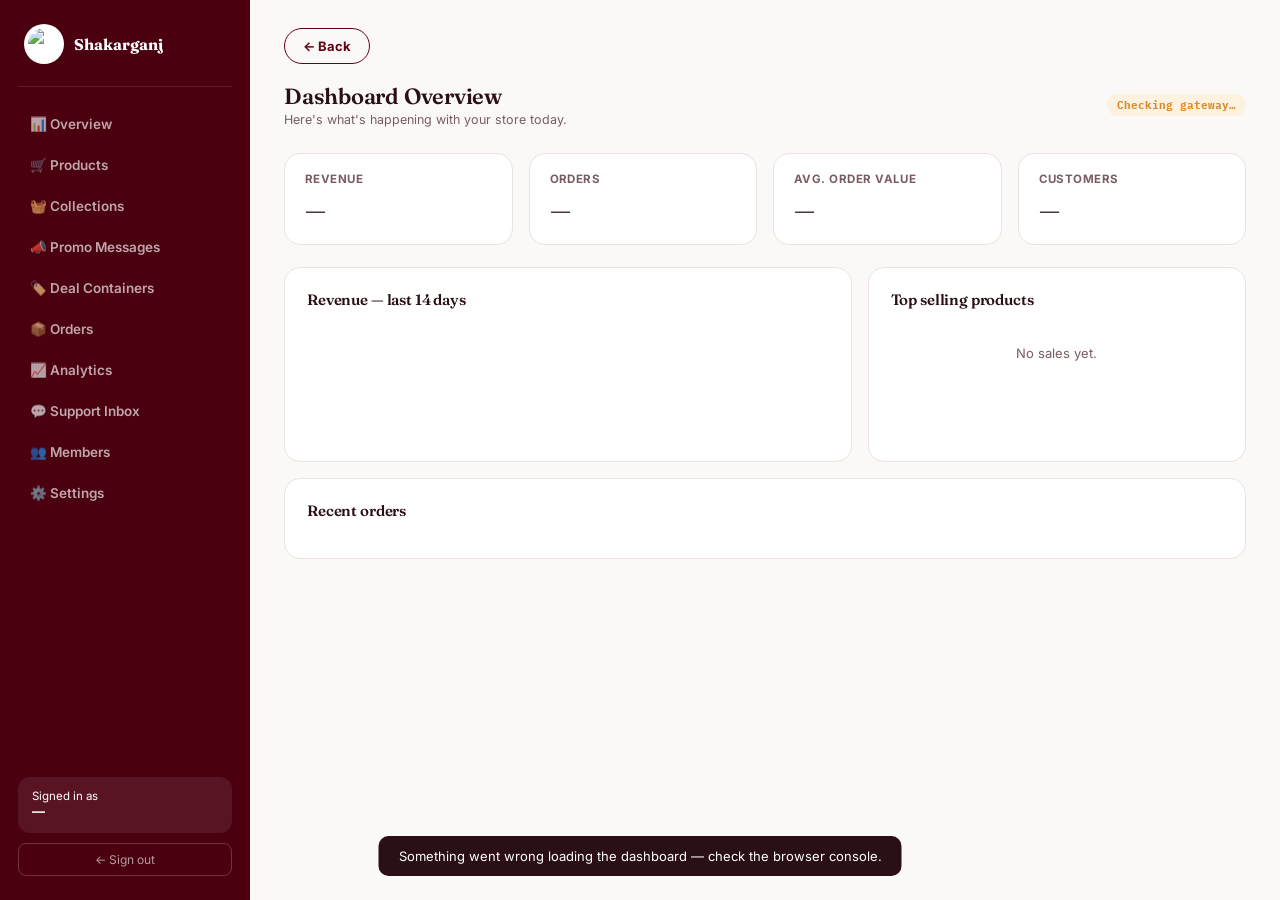
==== public/admin.html @ 79f0d7f4 "feat: Enhance category and collection handling in the application - Added support for loading collec" ====
<!DOCTYPE html>
<html lang="en">
<head>
<meta charset="UTF-8">
<meta name="viewport" content="width=device-width, initial-scale=1.0">
<title>Shakarganj Admin</title>
<link href="https://fonts.googleapis.com/css2?family=Fraunces:opsz,wght@9..144,600;9..144,700&family=Inter:wght@400;500;600;700;800&family=IBM+Plex+Mono:wght@500;600&display=swap" rel="stylesheet">
<link rel="stylesheet" href="css/style.css?v=3">
<script src="https://cdnjs.cloudflare.com/ajax/libs/Chart.js/4.4.1/chart.umd.min.js"></script>
</head>
<body class="admin-body">

<!-- DASHBOARD -->
<div id="adminDashView" class="admin-shell">
  <aside class="admin-sidebar">
    <div class="abrand"><img src="assets/trolley.png" alt="Shakarganj"><b>Shakarganj</b></div>
    <nav class="admin-nav" id="adminNav">
      <a href="#" data-page="overview" onclick="showAdminPage('overview');return false;">📊 Overview</a>
      <a href="#" data-page="products" onclick="showAdminPage('products');return false;">🛒 Products</a>
      <a href="#" data-page="collections" data-req="admin,manager" onclick="showAdminPage('collections');return false;">🧺 Collections</a>
      <a href="#" data-page="promo-messages" data-req="admin,manager" onclick="showAdminPage('promo-messages');return false;">📣 Promo Messages</a>
      <a href="#" data-page="deals" data-req="admin,manager" onclick="showAdminPage('deals');return false;">🏷️ Deal Containers</a>
      <a href="#" data-page="orders" onclick="showAdminPage('orders');return false;">📦 Orders</a>
      <a href="#" data-page="analytics" data-req="admin,manager" onclick="showAdminPage('analytics');return false;">📈 Analytics</a>
      <a href="#" data-page="support" onclick="showAdminPage('support');return false;">💬 Support Inbox</a>
      <a href="#" data-page="members" data-req="admin" onclick="showAdminPage('members');return false;">👥 Members</a>
      <a href="#" data-page="settings" data-req="admin" onclick="showAdminPage('settings');return false;">⚙️ Settings</a>
    </nav>
    <div class="role-badge">
      Signed in as<br><b id="sidebarRoleName">—</b>
      <span id="sidebarRoleDesc"></span>
    </div>

    <!-- DEALS -->
    <div class="admin-page" id="page-deals">
      <div class="admin-topbar"><div><h1>Deals</h1><div class="sub">Create and manage time-limited offers for existing products.</div></div><button class="btn small" onclick="openDealForm()">+ Add Deal</button></div>
      <div class="panel"><div class="table-toolbar"><select id="dealStatusFilter" onchange="renderAdminDeals()"><option value="all">All statuses</option><option value="active">Active</option><option value="scheduled">Scheduled</option><option value="expired">Expired</option><option value="disabled">Disabled</option></select><span style="font-size:12px;color:var(--ink-soft);" id="dealCount"></span></div><table class="admin-table"><thead><tr><th>Product</th><th>Discount</th><th>Pricing</th><th>Schedule</th><th>Status</th><th>Actions</th></tr></thead><tbody id="adminDealsTbody"></tbody></table></div>
      <div class="panel" id="dealFormPanel" style="display:none;margin-top:16px;"><h3 id="dealFormTitle">Add deal</h3><div class="add-prod-form"><div class="field full"><label>Existing product</label><select id="dealProduct"></select></div><div class="field"><label>Discount type</label><select id="dealType"><option value="percentage">Percentage discount</option><option value="fixed">Fixed amount discount</option></select></div><div class="field"><label>Discount value</label><input type="number" id="dealValue" min="0.01" step="0.01" placeholder="15"></div><div class="field"><label>Start date and time</label><input type="datetime-local" id="dealStart"></div><div class="field"><label>Expiry date and time</label><input type="datetime-local" id="dealEnd"></div><div class="field"><label>Enabled</label><select id="dealEnabled"><option value="1">Enabled</option><option value="0">Disabled</option></select></div><div class="field full" style="display:flex;gap:10px;"><button class="btn" onclick="saveDeal()">Save Deal</button><button class="btn ghost" onclick="closeDealForm()">Cancel</button></div></div></div>
      <div class="panel campaign-admin-panel"><div class="admin-topbar"><div><h2>Deal Container</h2><div class="sub">Publish and manage the homepage promotional banner.</div></div><button class="btn small" onclick="openCampaignForm()">+ Add Container</button></div><div class="table-toolbar"><span style="font-size:12px;color:var(--ink-soft);" id="campaignCount"></span></div><table class="admin-table"><thead><tr><th>Title</th><th>Description</th><th>Valid Until</th><th>Status</th><th>Actions</th></tr></thead><tbody id="adminCampaignsTbody"></tbody></table><div class="panel" id="campaignFormPanel" style="display:none;margin-top:16px;"><h3 id="campaignFormTitle">Publish deal container</h3><div class="add-prod-form"><div class="field full"><label>Title</label><input type="text" id="campaignTitle" placeholder="Ramzan grocery bundles are here"></div><div class="field full"><label>Description</label><textarea id="campaignDescription" rows="3" placeholder="Save on essentials for the whole month."></textarea></div><div class="field full"><label>Valid until</label><input type="datetime-local" id="campaignEnd" required></div><div class="field full" style="display:flex;gap:10px;"><button class="btn" onclick="saveCampaign()">Publish Container</button><button class="btn ghost" onclick="closeCampaignForm()">Cancel</button></div></div></div></div>
    </div>
    <div class="logout" onclick="logout()">← Sign out</div>
  </aside>

  <main class="admin-main">
    <div class="mobile-panel-nav">
      <button class="mobile-menu-toggle" id="mobileAdminNavToggle" type="button" aria-label="Open admin navigation" aria-controls="mobileAdminNav" aria-expanded="false">
        <span></span><span></span><span></span>
      </button>
      <nav class="mobile-panel-menu" id="mobileAdminNav" aria-label="Admin navigation" hidden></nav>
    </div>
    <button class="btn ghost small" id="adminBackBtn" style="margin-bottom:18px;">← Back</button>
    <!-- OVERVIEW -->
    <div class="admin-page active" id="page-overview">
      <div class="admin-topbar">
        <div><h1>Dashboard Overview</h1><div class="sub">Here's what's happening with your store today.</div></div>
        <span class="gw-pill sandbox" id="gwPill">Checking gateway…</span>
      </div>
      <div class="kpi-grid" id="kpiGrid">
        <div class="kpi-card"><div class="lbl">Revenue</div><div class="val">—</div></div>
        <div class="kpi-card"><div class="lbl">Orders</div><div class="val">—</div></div>
        <div class="kpi-card"><div class="lbl">Avg. order value</div><div class="val">—</div></div>
        <div class="kpi-card"><div class="lbl">Customers</div><div class="val">—</div></div>
      </div>
      <div class="admin-grid2">
        <div class="panel"><h3>Revenue — last 14 days</h3><canvas id="overviewChart" height="110"></canvas></div>
        <div class="panel"><h3>Top selling products</h3><div id="topProductsList"><p class="empty-note">No sales yet.</p></div></div>
      </div>
      <div class="panel">
        <h3>Recent orders</h3>
        <table class="admin-table" id="recentOrdersTable"></table>
      </div>
    </div>

    <!-- PRODUCTS -->
    <div class="admin-page" id="page-products">
      <div class="admin-topbar">
        <div><h1>Products</h1><div class="sub">Manage your catalog and stock levels.</div></div>
        <button class="btn small" onclick="openAddProduct()">+ Add Product</button>
      </div>
      <div class="panel">
        <div class="table-toolbar">
          <input type="text" placeholder="Search products..." oninput="filterAdminProducts(this.value)">
          <span style="font-size:12px; color:var(--ink-soft);" id="prodCount"></span>
        </div>
        <table class="admin-table">
          <thead><tr><th></th><th>Product</th><th>Category</th><th>Price</th><th>Stock</th><th>Status</th><th>Actions</th></tr></thead>
          <tbody id="adminProductsTbody"></tbody>
        </table>
      </div>
      <div class="panel" id="addProductPanel" style="display:none; margin-top:16px;">
        <h3>Add new product</h3>
        <div class="add-prod-form">
          <div class="field"><label>Product name</label><input type="text" id="npName" placeholder="e.g. Basmati Rice 5kg"></div>
          <div class="field"><label>Measurement Unit (Optional)</label><input type="text" id="npUnit" maxlength="40" placeholder="e.g. kg, dozen, L"></div>
          <div class="field"><label>Category</label>
            <select id="npCat"><option>Fruits &amp; Vegetables</option><option>Dairy &amp; Eggs</option><option>Bakery</option><option>Rice, Atta &amp; Pulses</option><option>Beverages</option><option>Household</option><option>Meat &amp; Poultry</option></select>
          </div>
          <div class="field"><label>Price (Rs.)</label><input type="number" id="npPrice" placeholder="450"></div>
          <div class="field"><label>Sale Price (optional)</label><input type="number" id="npSalePrice" min="0" step="0.01" placeholder="e.g. 399"></div>
          <div class="field"><label>Fresh Tag / Eyebrow (optional)</label><input type="text" id="npTag" maxlength="40" placeholder="e.g. Fresh, New, Bestseller"></div>
          <div class="field"><label>Stock quantity</label><input type="number" id="npStock" placeholder="100"></div>
          <div class="field full"><label>Image URL</label><input type="text" id="npImg" placeholder="https://..."></div>
          <div class="field full" style="display:flex; gap:10px;">
            <button class="btn" onclick="addProduct()">Save Product</button>
            <button class="btn ghost" onclick="closeAddProduct()">Cancel</button>
          </div>
        </div>
      </div>
      <div class="panel" id="editProductPanel" style="display:none; margin-top:16px;">
        <h3>Edit product</h3>
        <div class="add-prod-form">
          <div class="field"><label>Product name</label><input type="text" id="epName" placeholder="e.g. Basmati Rice 5kg"></div>
          <div class="field"><label>Measurement Unit (Optional)</label><input type="text" id="epUnit" maxlength="40" placeholder="e.g. kg, dozen, L"></div>
          <div class="field"><label>Category</label>
            <select id="epCat"><option>Fruits &amp; Vegetables</option><option>Dairy &amp; Eggs</option><option>Bakery</option><option>Rice, Atta &amp; Pulses</option><option>Beverages</option><option>Household</option><option>Meat &amp; Poultry</option></select>
          </div>
          <div class="field"><label>Price (Rs.)</label><input type="number" id="epPrice" placeholder="450"></div>
          <div class="field"><label>Sale Price (optional)</label><input type="number" id="epSalePrice" min="0" step="0.01" placeholder="e.g. 399"></div>
          <div class="field"><label>Fresh Tag / Eyebrow (optional)</label><input type="text" id="epTag" maxlength="40" placeholder="e.g. Fresh, New, Bestseller"></div>
          <div class="field"><label>Stock quantity</label><input type="number" id="epStock" placeholder="100"></div>
          <div class="field full"><label>Image URL</label><input type="text" id="epImg" placeholder="https://..."></div>
          <div class="field full" style="display:flex; gap:10px;">
            <button class="btn" onclick="saveEditProduct()">Save Changes</button>
            <button class="btn ghost" onclick="closeEditProduct()">Cancel</button>
          </div>
        </div>
      </div>
    </div>

    <div class="admin-page" id="page-collections">
      <div class="admin-topbar"><div><h1>Pink Salt Collection</h1><div class="sub">Set the container title and manage products shown in the homepage hero and Pink Salt page.</div></div></div>
      <div class="panel">
        <div class="field"><label for="collectionTitle">Container title</label><input id="collectionTitle" placeholder="Our Pink Salt Collection"></div>
        <div style="margin-top:14px;"><button class="btn" onclick="saveCollectionTitle()">Save title</button></div>
      </div>
      <div class="panel" style="margin-top:16px;">
        <h3>Create new Pink Salt product</h3>
        <div class="add-prod-form" style="margin-top:0;">
          <div class="field"><label for="collectionNewProductName">Product name</label><input id="collectionNewProductName" placeholder="e.g. Himalayan Pink Salt Lamp"></div>
          <div class="field"><label for="collectionNewProductPrice">Price (Rs.)</label><input id="collectionNewProductPrice" type="number" min="1" step="0.01" placeholder="1200"></div>
          <div class="field"><label for="collectionNewProductSalePrice">Sale price (optional)</label><input id="collectionNewProductSalePrice" type="number" min="0" step="0.01" placeholder="999"></div>
          <div class="field"><label for="collectionNewProductTag">Product tag (optional)</label><input id="collectionNewProductTag" maxlength="40" placeholder="Pink Salt"></div>
          <div class="field"><label for="collectionNewProductStock">Stock quantity</label><input id="collectionNewProductStock" type="number" min="0" value="0"></div>
          <div class="field full"><label for="collectionNewProductImage">Image URL</label><input id="collectionNewProductImage" type="url" placeholder="https://..."></div>
          <div class="field full"><button class="btn" onclick="createCollectionProduct()">Create and add to collection</button></div>
        </div>
        <table class="admin-table"><thead><tr><th>Product</th><th>Category</th><th>Price</th><th>Action</th></tr></thead><tbody id="collectionProductsTbody"></tbody></table>
      </div>
    </div>

    <div class="admin-page" id="page-promo-messages">
      <div class="admin-topbar"><div><h1>Promotional Messages</h1><div class="sub">Messages rotate in the slim strip below the storefront navigation.</div></div></div>
      <div class="panel"><div class="add-prod-form" style="margin-top:0;"><div class="field full"><label>New message</label><input id="newPromoMessage" maxlength="500" placeholder="Free delivery on orders above Rs. 2,000"></div><div class="field full"><button class="btn" onclick="addPromoMessage()">Add message</button></div></div><table class="admin-table"><thead><tr><th>Message</th><th>Status</th><th>Actions</th></tr></thead><tbody id="promoMessagesTbody"></tbody></table></div>
    </div>

    <!-- ORDERS -->
    <div class="admin-page" id="page-orders">
      <div class="admin-topbar"><div><h1>Orders</h1><div class="sub">Track payments and fulfilment status.</div></div></div>
      <div class="panel"><table class="admin-table" id="ordersTable"></table></div>
    </div>

    <!-- ANALYTICS -->
    <div class="admin-page" id="page-analytics">
      <div class="admin-topbar"><div><h1>Analytics</h1><div class="sub">Store performance — Admin &amp; Manager only.</div></div></div>
      <div class="admin-grid2">
        <div class="panel"><h3>Sales by category</h3><canvas id="catChart" height="140"></canvas></div>
        <div class="panel"><h3>Payment method split</h3><canvas id="payChart" height="140"></canvas></div>
      </div>
    </div>

    <!-- SUPPORT INBOX -->
    <div class="admin-page" id="page-support">
      <div class="admin-topbar"><div><h1>Support Inbox</h1><div class="sub">Questions submitted through the Help &amp; Support widget.</div></div></div>
      <div class="panel"><table class="admin-table" id="supportTable"></table></div>
    </div>

    <!-- MEMBERS -->
    <div class="admin-page" id="page-members">
      <div class="admin-topbar">
        <div><h1>Members</h1><div class="sub">Manage employee/staff login credentials.</div></div>
        <button class="btn small" onclick="openAddMember()">+ Add Member</button>
      </div>
      <div class="panel">
        <div class="table-toolbar">
          <input type="text" placeholder="Search members..." oninput="filterMembers(this.value)">
          <span style="font-size:12px; color:var(--ink-soft);" id="memberCount"></span>
        </div>
        <table class="admin-table">
          <thead><tr><th>Name</th><th>Email</th><th>Role</th><th>Created</th><th>Actions</th></tr></thead>
          <tbody id="membersTbody"></tbody>
        </table>
      </div>
      <div class="panel" id="addMemberPanel" style="display:none; margin-top:16px;">
        <h3>Add new member</h3>
        <div class="add-prod-form">
          <div class="field"><label>Full name</label><input type="text" id="nmName" placeholder="e.g. John Doe"></div>
          <div class="field"><label>Email</label><input type="email" id="nmEmail" placeholder="e.g. john@example.com"></div>
          <div class="field"><label>Password</label><input type="password" id="nmPassword" placeholder="Minimum 8 characters"></div>
          <div class="field full" style="display:flex; gap:10px;">
            <button class="btn" onclick="addMember()">Create Member</button>
            <button class="btn ghost" onclick="closeAddMember()">Cancel</button>
          </div>
        </div>
      </div>
    </div>

    <!-- SETTINGS -->
    <div class="admin-page" id="page-settings">
      <div class="admin-topbar"><div><h1>Settings</h1><div class="sub">Contact details and temporary website theme.</div></div></div>
      <div class="panel">
        <div class="add-prod-form">
          <div class="field"><label>Phone Number</label><input type="text" id="setPhone" value="+92 300 1234567"></div>
          <div class="field"><label>Email Address</label><input type="email" id="setEmail" value="orders@shakarganj.pk"></div>
          <div class="field full"><label>Website Theme (optional)</label><select id="setTheme"><option value="maroon">Primary Maroon</option><option value="teal">Teal</option><option value="blue">Blue</option><option value="green">Green</option></select></div>
          <div class="field full" style="display:flex; gap:10px; padding-top:8px;">
            <button class="btn" onclick="saveSettings()">Save Settings</button>
          </div>
        </div>
      </div>
    </div>

    <!-- ACCESS DENIED TEMPLATE -->
    <div class="admin-page" id="page-denied">
      <div class="access-denied"><div class="ic">🔒</div><h2>Restricted area</h2><p>Your role doesn't have access to this section.</p></div>
    </div>
  </main>
</div>

<div class="toast" id="toast"></div>

<script src="js/api.js?v=3"></script>
<script src="js/site-settings.js?v=1"></script>
<script src="js/admin.js?v=3"></script>
</body>
</html>
---- public/css/style.css ----
/* public/css/style.css — Shakarganj Grocery shared theme */
:root{
  --maroon: #620014;
  --maroon-dark: #4a000f;
  --maroon-tint: #F1DDE1;
  --white: #FFFFFF;
  --paper: #FBF9F7;
  --line: #ECE3E0;
  --ink: #2A1014;
  --ink-soft: #7A5C61;
  --gold: #D98A2B;
  --green: #1F5B3A;
  --shadow: 0 10px 30px rgba(85,16,31,0.08);
  --radius-card: 18px;
}
*{box-sizing:border-box; margin:0; padding:0;}
html{scroll-behavior:smooth;}
body{ font-family:'Inter', sans-serif; color:var(--ink); background:var(--white); -webkit-font-smoothing:antialiased; }
h1,h2,h3,h4{ font-family:'Fraunces', serif; font-weight:600; letter-spacing:-0.01em; }
img{ max-width:100%; display:block; }
button{ font-family:inherit; cursor:pointer; border:none; }
a{ color:inherit; text-decoration:none; }
.eyebrow{ font-family:'IBM Plex Mono', monospace; font-size:11px; letter-spacing:0.14em; text-transform:uppercase; color:var(--maroon); font-weight:600; }

.btn{ display:inline-flex; align-items:center; justify-content:center; gap:8px; background:var(--maroon); color:var(--white); padding:13px 26px; border-radius:999px; font-weight:700; font-size:14.5px; transition:transform .18s ease, background .18s ease, box-shadow .18s ease; box-shadow:0 6px 16px rgba(165,44,113,0.25); }
.btn:hover{ background:var(--maroon-dark); transform:translateY(-2px); box-shadow:0 10px 22px rgba(165,44,113,0.32); }
.btn.ghost{ background:transparent; color:var(--maroon); border:1.5px solid var(--maroon); box-shadow:none; }
.btn.ghost:hover{ background:var(--maroon-tint); transform:translateY(-2px); }
.btn.small{ padding:9px 18px; font-size:13px; }
.btn:disabled{ opacity:0.5; cursor:not-allowed; transform:none !important; }
.btn:focus-visible, a:focus-visible, input:focus-visible, select:focus-visible, button:focus-visible{ outline:2.5px solid var(--gold); outline-offset:2px; }

/* ============ SPLASH ============ */
#splash{ position:fixed; inset:0; z-index:9999; background:var(--maroon); display:flex; align-items:center; justify-content:center; overflow:hidden; }
#splash .wordmark{ font-family:'Roboto', sans-serif; font-weight:600; color:var(--white); font-size:clamp(48px, 11vw, 92px); position:relative; display:flex; align-items:center; opacity:1; transition:opacity .5s ease; z-index:2; }
#splash .wordmark .at{ position:relative; display:inline-block; }
#splash.expanding .wordmark{ opacity:0; pointer-events:none; }

/* The dot is positioned in px (via JS) at the exact center of the "@" glyph,
   then scaled up around that fixed point — never the viewport center. */
#splash .dot{
  position:fixed; width:8px; height:8px; border-radius:50%; background:var(--white);
  top:0; left:0; z-index:3; pointer-events:none;
  transform:translate(calc(-50% + 0px), calc(-50% + 5.5px)) scale(1);
  transition:transform 2.3s cubic-bezier(.76,0,.24,1);
  will-change:transform;
}
#splash.expanding .dot{ transform:translate(-50%,-50%) scale(var(--dot-scale, 400)); }

/* Solid fill swapped in the instant the dot finishes covering the screen —
   avoids a giant scaled element sitting in the render tree afterwards. */
#splash .bg-fill{ position:absolute; inset:0; background:var(--white); opacity:0; z-index:1; }
#splash.filled .bg-fill{ opacity:1; }

#splash .trolley-stage{ position:absolute; inset:0; display:flex; align-items:center; justify-content:center; opacity:0; transition:opacity .8s ease; z-index:4; }
#splash.show-logo .trolley-stage{ opacity:1; }
#splash .trolley-wrap{ display:flex; flex-direction:column; align-items:center; gap:22px; transform:translateY(6px); }
#splash .trolley-badge{ width:0; height:0; border-radius:50%; background:transparent; display:flex; align-items:center; justify-content:center; box-shadow:0 8px 26px rgba(98,0,20,0.28); opacity:0; transition:width .6s cubic-bezier(.34,1.2,.4,1) .05s, height .6s cubic-bezier(.34,1.2,.4,1) .05s, opacity .4s ease .05s, padding .6s ease .05s; padding:0; overflow:hidden; }
#splash.show-logo .trolley-badge{ width:190px; height:190px; opacity:1; padding:3px; }
#splash .trolley-badge img{ width:100%; height:100%; object-fit:contain; }
#splash .tagline{ color:var(--maroon); text-align:center; font-family:'Fraunces', serif; font-weight:500; font-size:clamp(17px, 2.6vw, 22px); opacity:0; transform:translateY(8px); transition:opacity .6s ease .25s, transform .6s ease .25s; max-width:280px; }
#splash.show-logo .tagline{ opacity:1; transform:translateY(0); }
#splash .tagline .sub{ display:block; margin-top:6px; font-family:'Inter',sans-serif; font-weight:500; font-size:12.5px; color:rgba(98,0,20,0.65); letter-spacing:0.04em; text-transform:uppercase; }
#splash .splash-actions{ display:flex; gap:12px; margin-top:6px; opacity:0; transform:translateY(10px); transition:opacity .6s ease .4s, transform .6s ease .4s; }
#splash.show-logo .splash-actions{ opacity:1; transform:translateY(0); }
#splash .splash-actions .btn{ background:var(--maroon); color:var(--white); box-shadow:0 8px 20px rgba(98,0,20,0.25); }
#splash .splash-actions .btn:hover{ background:#4a000f; transform:translateY(-2px); }
#splash .splash-actions .btn.line{ background:transparent; color:var(--maroon); border:1.5px solid var(--maroon); box-shadow:none; }
#splash .splash-actions .btn.line:hover{ background:rgba(98,0,20,0.08); }
@media (prefers-reduced-motion: reduce){
  #splash .dot{ transition-duration:.01ms !important; }
  #splash .wordmark, #splash .trolley-stage, #splash .tagline, #splash .splash-actions{ transition-duration:.01ms !important; }
}

/* ============ APP SHELL ============ */
#app{ display:none; }
#app.ready{ display:block; animation:fadeIn .5s ease; }
@keyframes fadeIn{ from{opacity:0;} to{opacity:1;} }
.topbar{ background:var(--maroon); color:var(--white); font-size:12.5px; padding:7px 0; text-align:center; }
header.site-header{ position:sticky; top:0; z-index:500; background:var(--white); border-bottom:1px solid var(--line); }
header.site-header.has-sticky-promo{ top:34px; }
.header-inner{ max-width:1240px; margin:0 auto; padding:16px 28px; display:flex; align-items:center; gap:28px; }
.brand{ display:flex; align-items:center; gap:10px; flex-shrink:0; }
#app .brand .mark{ width:56px; height:48px; padding:0; overflow:visible; }
.brand .mark img{ display:block; width:145%; height:145%; padding:0; object-fit:contain; }
.brand .name{ font-family:'Fraunces',serif; font-weight:700; font-size:20px; color:var(--maroon); line-height:1; }
.brand .name span{ display:block; font-family:'IBM Plex Mono',monospace; font-weight:500; font-size:9.5px; letter-spacing:0.16em; color:var(--ink-soft); margin-top:3px; }
.searchbar{ flex:1; display:flex; align-items:center; gap:10px; background:var(--paper); border:1.5px solid var(--line); border-radius:999px; padding:11px 18px; max-width:480px; }
.searchbar input{ border:none; background:transparent; outline:none; width:100%; font-size:14px; color:var(--ink); }
.header-actions{ display:flex; align-items:center; gap:18px; margin-left:auto; }
.icon-btn{ position:relative; display:flex; flex-direction:column; align-items:center; gap:2px; font-size:10.5px; color:var(--ink-soft); font-weight:600; background:none; }
.icon-btn svg{ stroke:var(--maroon); }
.icon-btn .settings-symbol{ height:20px; color:var(--maroon); font-size:21px; line-height:20px; }
.icon-btn .badge{ position:absolute; top:-6px; right:-9px; background:var(--gold); color:var(--white); font-size:10px; font-weight:700; width:17px; height:17px; border-radius:50%; display:flex; align-items:center; justify-content:center; }
nav.catnav{ background:var(--paper); border-bottom:1px solid var(--line); }
.catnav-inner{ max-width:1240px; margin:0 auto; padding:0 28px; display:flex; gap:28px; overflow-x:auto; }
.catnav-inner a{ padding:12px 0; font-size:13.5px; font-weight:600; color:var(--ink-soft); white-space:nowrap; border-bottom:2.5px solid transparent; }
.catnav-inner a:hover, .catnav-inner a.active{ color:var(--maroon); border-color:var(--maroon); }
.promo-ticker{ position:sticky; top:0; z-index:501; overflow:hidden; background:var(--maroon); color:#fff; height:34px; min-height:34px; display:flex; align-items:center; }
.promo-ticker-track{ width:max-content; display:flex; align-items:stretch; gap:14px; animation:promoTickerScroll var(--promo-duration, 24s) linear infinite; will-change:transform; }
.promo-ticker-group{ display:flex; flex:none; align-items:stretch; gap:14px; }
.promo-ticker-track span{ min-width:0; display:flex; flex:0 0 auto; align-items:center; justify-content:center; padding:8px 10px; white-space:nowrap; overflow:hidden; text-overflow:ellipsis; font-size:12px; font-weight:600; }
.promo-ticker:hover .promo-ticker-track{ animation-play-state:paused; }
@keyframes promoTickerScroll{ to{ transform:translateX(calc(0px - var(--promo-loop-distance, 50%))); } }
@media (prefers-reduced-motion: reduce){ .promo-ticker-track{ animation:none; } }

.hero{ max-width:1240px; margin:0 auto; padding:52px 28px 20px; display:grid; grid-template-columns:1.1fr 0.9fr; gap:40px; align-items:center; }
.hero .eyebrow{ margin-bottom:14px; }
.hero h1{ font-size:clamp(32px,4.2vw,52px); line-height:1.06; }
.hero h1 em{ color:var(--maroon); font-style:normal; }
.hero p{ margin-top:16px; color:var(--ink-soft); font-size:15.5px; max-width:420px; line-height:1.6; }
.hero .hero-actions{ display:flex; gap:12px; margin-top:26px; }
.hero-visual{ position:relative; background:var(--maroon-tint); border-radius:28px; padding:30px; display:grid; grid-template-columns:1fr 1fr; gap:16px; }
.hero-visual .card{ background:var(--white); border-radius:16px; padding:14px; box-shadow:var(--shadow); }
.hero-visual .card img{ border-radius:10px; height:100px; object-fit:cover; }
.hero-visual .card .p-name{ font-size:12px; font-weight:700; margin-top:8px; }
.hero-visual .card .p-price{ font-size:12px; color:var(--maroon); font-weight:700; margin-top:2px; }
.hero-visual .tall{ grid-row:span 2; }
.hero-visual .tall img{ height:236px; }
.collection-hero{ padding:16px 30px; grid-template-rows:auto 1fr 1fr auto; transition:opacity .2s ease; }
.collection-hero.is-updating{ opacity:.45; }
.collection-hero-title{ grid-column:1/-1; align-self:center; font-family:'Fraunces',serif; font-size:20px; line-height:1.2; }
.collection-hero .card{ min-width:0; }
.collection-hero .card img{ width:100%; object-fit:cover; }
.collection-hero .card.tall{ grid-row:2 / span 2; }
.collection-hero .collection-hero-button{ grid-column:1/-1; justify-self:center; padding:8px 18px; font-size:12px; }
.collection-hero .card img,.collection-hero .p-name,.collection-hero .p-price{ transition:opacity .2s ease; }
.collection-product-card{ animation:collectionCardReveal .3s ease both; }
.collection-product-card:nth-of-type(2){ animation-delay:.04s; }
.collection-product-card:nth-of-type(3){ animation-delay:.08s; }
@keyframes collectionCardReveal{ from{opacity:0; transform:translateY(5px);} to{opacity:1; transform:translateY(0);} }

.promise-strip{ max-width:1240px; margin:34px auto 0; padding:0 28px; display:grid; grid-template-columns:repeat(4,1fr); gap:18px; }
.promise-strip .item{ display:flex; align-items:center; gap:12px; padding:16px; background:var(--paper); border-radius:14px; border:1px solid var(--line); }
.promise-strip .item .ic{ width:38px; height:38px; border-radius:10px; background:var(--maroon); color:var(--white); display:flex; align-items:center; justify-content:center; flex-shrink:0; }
.promise-strip .item b{ display:block; font-size:13px; }
.promise-strip .item span{ font-size:11.5px; color:var(--ink-soft); }

.section{ max-width:1240px; margin:0 auto; padding:56px 28px; }
.section-head{ display:flex; align-items:end; justify-content:space-between; margin-bottom:26px; }
.section-head h2{ font-size:26px; }
.section-head a{ font-size:13px; font-weight:700; color:var(--maroon); }

.cat-grid{ display:grid; grid-template-columns:repeat(6,1fr); gap:16px; }
.cat-card{ text-align:center; padding:22px 10px; border-radius:16px; background:var(--paper); border:1px solid var(--line); transition:transform .2s ease, box-shadow .2s ease; }
.cat-card:hover{ transform:translateY(-4px); box-shadow:var(--shadow); }
.cat-card .emoji{ font-size:30px; }
.cat-card .lbl{ font-size:12.5px; font-weight:700; margin-top:10px; }

.product-grid{ display:grid; grid-template-columns:repeat(4,1fr); gap:20px; }
.p-card{ border:1px solid var(--line); border-radius:var(--radius-card); overflow:hidden; background:var(--white); transition:box-shadow .2s ease, transform .2s ease; position:relative; }
.p-card:hover{ box-shadow:var(--shadow); transform:translateY(-3px); }
.p-card .tag{ position:absolute; top:12px; left:12px; background:var(--green); color:var(--white); font-size:10px; font-weight:700; padding:4px 9px; border-radius:999px; z-index:2; }
.p-card .tag.sale{ background:var(--gold); }
.p-card .img-wrap{ background:var(--paper); padding:18px; }
.p-card .img-wrap img{ height:120px; object-fit:contain; margin:0 auto; }
.p-card .body{ padding:14px 16px 16px; }
.p-card .cat-lbl{ font-size:10.5px; color:var(--ink-soft); text-transform:uppercase; letter-spacing:0.05em; font-weight:600; }
.product-eyebrow{ display:inline-block; margin-top:7px; color:var(--green); font-family:'IBM Plex Mono',monospace; font-size:10px; font-weight:700; letter-spacing:.04em; text-transform:uppercase; }
.p-card .p-title{ font-size:14px; font-weight:700; margin-top:4px; line-height:1.3; }
.p-card .row{ display:flex; align-items:center; justify-content:space-between; margin-top:12px; }
.p-card .price{ font-family:'IBM Plex Mono',monospace; font-weight:600; color:var(--maroon); font-size:15px; }
.p-card .price .old{ color:var(--ink-soft); text-decoration:line-through; font-size:11.5px; margin-right:6px; }
.p-card .add-btn{ width:34px; height:34px; border-radius:50%; background:var(--maroon); color:var(--white); display:flex; align-items:center; justify-content:center; font-size:18px; font-weight:700; transition:background .18s ease, transform .18s ease; }
.p-card .add-btn:hover{ background:var(--maroon-dark); transform:scale(1.08); }

.banner-strip{ background:var(--maroon); border-radius:24px; padding:44px 48px; color:var(--white); display:flex; align-items:center; justify-content:space-between; gap:24px; flex-wrap:wrap; }
.banner-strip h3{ font-size:26px; max-width:420px; }
.banner-strip p{ color:rgba(255,255,255,0.78); margin-top:8px; font-size:13.5px; max-width:400px; }
.banner-strip .btn{ background:var(--white); color:var(--maroon); }
.banner-strip:has(.campaign-banner-item){ display:flex; flex-direction:column; align-items:stretch; padding:22px; gap:16px; }
.campaign-banner-item{ min-height:190px; width:100%; padding:28px 26px; border-radius:16px; background-color:var(--maroon-dark); background-size:cover; background-position:center; color:var(--white); display:flex; align-items:center; justify-content:space-between; gap:24px; }
.campaign-banner-item h3{ font-size:26px; max-width:520px; }
.campaign-banner-item p{ color:rgba(255,255,255,.78); margin-top:8px; font-size:13.5px; max-width:520px; }
.campaign-banner-item .eyebrow{ color:rgba(255,255,255,.72); margin-bottom:8px; }
.campaign-banner-badge{ color:rgba(255,255,255,.72); margin-bottom:8px; }
.deals-hero{ background:var(--maroon); color:var(--white); padding:64px max(28px, calc((100vw - 1184px) / 2)); }
.deals-hero .eyebrow{ color:rgba(255,255,255,0.72); }
.deals-hero h1{ font-size:clamp(34px,5vw,58px); line-height:1.05; margin-top:12px; }
.deals-hero h1 em{ color:#F5C27A; font-style:normal; }
.deals-hero p{ color:rgba(255,255,255,0.78); max-width:520px; margin-top:14px; line-height:1.7; }
.deal-label{ display:inline-block; margin-top:10px; color:var(--maroon); background:var(--maroon-tint); padding:4px 8px; border-radius:6px; font-size:10.5px; font-weight:800; }
.deal-countdown{ color:var(--ink-soft); font-family:'IBM Plex Mono',monospace; font-size:10px; margin-top:12px; line-height:1.5; }
.stock-status{ color:var(--green); font-size:11px; margin-top:8px; font-weight:700; }
.stock-status.out{ color:#B3261E; }
.deal-empty{ text-align:center; padding:80px 20px; border:1px dashed var(--line); border-radius:16px; }
.deal-empty-icon{ width:54px; height:54px; margin:0 auto 16px; display:flex; align-items:center; justify-content:center; border-radius:50%; background:var(--maroon-tint); color:var(--maroon); font-family:'IBM Plex Mono',monospace; font-size:24px; font-weight:700; }
.deal-empty h2{ font-size:24px; }
.deal-empty p{ color:var(--ink-soft); font-size:13px; margin:8px 0 18px; }
.deal-error{ color:#B3261E; text-align:center; padding:30px; }
.old{ color:var(--ink-soft); text-decoration:line-through; font-size:11.5px; margin-right:6px; }
.deal-campaign-list{ display:grid; gap:22px; }
.deal-campaign-container{ min-height:250px; border-radius:24px; overflow:hidden; background:var(--maroon); color:var(--white); position:relative; display:flex; align-items:center; box-shadow:var(--shadow); }
.deal-campaign-container.has-image{ background-image:linear-gradient(90deg, rgba(98,0,20,.98) 0%, rgba(98,0,20,.88) 48%, rgba(98,0,20,.2) 100%), var(--campaign-image); background-size:cover; background-position:center; }
.deal-campaign-content{ padding:42px 48px; max-width:650px; position:relative; z-index:1; }
.deal-campaign-content .eyebrow{ color:rgba(255,255,255,.72); }
.deal-campaign-content h2{ font-size:clamp(28px,4vw,42px); margin-top:10px; }
.deal-campaign-content p{ color:rgba(255,255,255,.8); line-height:1.7; margin-top:10px; max-width:540px; }
.deal-campaign-actions{ display:flex; align-items:center; flex-wrap:wrap; gap:18px; margin-top:24px; }
.deal-campaign-actions .btn{ background:var(--white); color:var(--maroon); box-shadow:none; }
.campaign-countdown{ font-family:'IBM Plex Mono',monospace; font-size:11px; color:rgba(255,255,255,.82); }
.campaign-admin-panel{ margin-top:24px; }
.campaign-admin-panel h2{ font-size:22px; }
.admin-page#page-deals > .admin-topbar,
.admin-page#page-deals > .panel:not(.campaign-admin-panel){ display:none; }

footer.site-footer{ background:var(--footer-bg, var(--ink)); color:rgba(255,255,255,0.75); margin-top:40px; }
.footer-inner{ max-width:1240px; margin:0 auto; padding:50px 28px 26px; display:grid; grid-template-columns:1.4fr 1fr 1fr 1.2fr; gap:32px; }
.footer-store-name{ color:#fff; font-family:'Fraunces',serif; font-weight:700; font-size:19px; }
.footer-description{ font-size:12.5px; margin-top:10px; line-height:1.7; max-width:260px; }
.footer-inner h4{ color:var(--white); font-size:13px; margin-bottom:14px; }
.footer-inner li{ list-style:none; font-size:13px; margin-bottom:9px; }
.footer-inner .pay-icons{ display:flex; gap:8px; margin-top:12px; flex-wrap:wrap; }
.footer-inner .pay-icons span{ background:rgba(255,255,255,0.08); padding:6px 10px; border-radius:8px; font-size:11px; font-weight:700; }
.footer-policy-heading{ margin-top:22px; }
.footer-policy-links a:hover{ color:var(--white); }
.footer-bottom{ border-top:1px solid rgba(255,255,255,0.1); text-align:center; font-size:12px; padding:16px; color:rgba(255,255,255,0.5); }

/* ============ POLICY PAGES ============ */
.policy-page{ background:var(--paper); min-height:100vh; display:flex; flex-direction:column; }
.policy-header{ background:var(--white); border-bottom:1px solid var(--line); padding:16px max(28px, calc((100vw - 1184px) / 2)); display:flex; align-items:center; justify-content:space-between; gap:20px; }
.policy-header .brand{ cursor:pointer; }
.policy-header .brand .mark{ width:56px; height:48px; padding:0; overflow:visible; }
.policy-main{ width:min(820px, calc(100% - 40px)); margin:0 auto; padding:64px 0 72px; flex:1; }
.policy-main h1{ font-size:clamp(32px, 5vw, 48px); line-height:1.1; margin-top:12px; }
.policy-lead{ color:var(--ink-soft); font-size:16px; line-height:1.7; max-width:680px; margin:16px 0 38px; }
.policy-main section{ border-top:1px solid var(--line); padding:24px 0; }
.policy-main h2{ font-size:21px; margin-bottom:8px; }
.policy-main section p{ color:var(--ink-soft); font-size:14px; line-height:1.75; }
.policy-footer{ background:var(--ink); color:rgba(255,255,255,0.6); padding:20px max(28px, calc((100vw - 1184px) / 2)); display:flex; justify-content:space-between; align-items:center; gap:18px; font-size:12px; }
.policy-footer nav{ display:flex; flex-wrap:wrap; gap:16px; }
.policy-footer a:hover{ color:var(--white); }
@media (max-width:600px){
  .campaign-banner-item{ align-items:flex-start; flex-direction:column; padding:24px 20px; }
  .policy-header{ padding:14px 20px; }
  .policy-header .name{ font-size:17px; }
  .policy-header .btn{ padding:9px 12px; }
  .policy-main{ width:min(100% - 32px, 820px); padding:44px 0 52px; }
  .policy-footer{ align-items:flex-start; flex-direction:column; padding:20px; }
}

/* ============ CART DRAWER ============ */
#overlay{ position:fixed; inset:0; background:rgba(42,16,20,0.45); z-index:800; opacity:0; pointer-events:none; transition:opacity .25s ease; }
#overlay.open{ opacity:1; pointer-events:auto; }
#cartDrawer{ position:fixed; top:0; right:-420px; width:400px; max-width:92vw; height:100%; background:var(--white); z-index:900; box-shadow:-14px 0 40px rgba(0,0,0,0.2); transition:right .32s cubic-bezier(.22,.9,.4,1); display:flex; flex-direction:column; }
#cartDrawer.open{ right:0; }
.cart-head{ padding:20px 22px; border-bottom:1px solid var(--line); display:flex; align-items:center; justify-content:space-between; }
.cart-head h3{ font-size:18px; }
.cart-head button{ background:none; font-size:20px; color:var(--ink-soft); }
.cart-items{ flex:1; overflow-y:auto; padding:14px 22px; }
.cart-item{ display:flex; gap:12px; padding:14px 0; border-bottom:1px solid var(--line); }
.cart-item img{ width:56px; height:56px; object-fit:contain; background:var(--paper); border-radius:10px; padding:6px; }
.cart-item .info{ flex:1; }
.cart-item .info .t{ font-size:13.5px; font-weight:700; }
.cart-item .info .p{ font-size:12.5px; color:var(--maroon); font-weight:700; margin-top:2px; font-family:'IBM Plex Mono',monospace; }
.qty-ctrl{ display:flex; align-items:center; gap:8px; margin-top:8px; }
.qty-ctrl button{ width:22px; height:22px; border-radius:6px; background:var(--paper); border:1px solid var(--line); font-size:13px; }
.qty-ctrl span{ font-size:13px; font-weight:600; min-width:16px; text-align:center; }
.remove-x{ align-self:flex-start; color:var(--ink-soft); font-size:12px; cursor:pointer; }
.cart-empty{ text-align:center; padding:60px 20px; color:var(--ink-soft); font-size:13.5px; }
.cart-foot{ padding:18px 22px 24px; border-top:1px solid var(--line); }
.cart-foot .totals-row{ display:flex; justify-content:space-between; font-size:13.5px; margin-bottom:8px; color:var(--ink-soft); }
.cart-foot .totals-row.grand{ color:var(--ink); font-weight:800; font-size:16px; margin-top:10px; }
.cart-foot .btn{ width:100%; margin-top:12px; }

/* ============ CHECKOUT MODAL ============ */
.modal-mask{ position:fixed; inset:0; background:rgba(42,16,20,0.5); z-index:950; display:none; align-items:center; justify-content:center; padding:20px; }
.modal-mask.open{ display:flex; }
.modal-box{ background:var(--white); border-radius:22px; max-width:920px; width:100%; max-height:90vh; overflow-y:auto; padding:36px; position:relative; }
.modal-box .close-x{ position:absolute; top:22px; right:22px; font-size:20px; color:var(--ink-soft); background:none; }
.modal-box h2{ font-size:24px; margin-bottom:22px; }
.checkout-grid{ display:grid; grid-template-columns:1fr 1fr; gap:32px; }
.field{ margin-bottom:14px; }
.field label{ display:block; font-size:12.5px; font-weight:700; margin-bottom:6px; color:var(--ink-soft); text-transform:uppercase; letter-spacing:0.03em; }
.field input, .field select, .field textarea{ width:100%; padding:11px 14px; border:1.5px solid var(--line); border-radius:10px; font-size:14px; font-family:inherit; outline:none; }
.field input:focus, .field select:focus, .field textarea:focus{ border-color:var(--maroon); }
.field-row{ display:grid; grid-template-columns:1fr 1fr; gap:12px; }
.field-error{ color:#B3261E; font-size:11.5px; margin-top:5px; display:none; }
.pay-options{ display:flex; flex-direction:column; gap:10px; margin-top:6px; }
.pay-opt{ border:1.5px solid var(--line); border-radius:12px; padding:14px 16px; display:flex; align-items:center; gap:12px; cursor:pointer; transition:border-color .18s ease, background .18s ease; }
.pay-opt.selected{ border-color:var(--maroon); background:var(--maroon-tint); }
.pay-opt .radio{ width:18px; height:18px; border-radius:50%; border:2px solid var(--ink-soft); flex-shrink:0; position:relative; }
.pay-opt.selected .radio{ border-color:var(--maroon); }
.pay-opt.selected .radio::after{ content:''; position:absolute; inset:3px; background:var(--maroon); border-radius:50%; }
.pay-opt .pi{ width:38px; height:38px; border-radius:9px; display:flex; align-items:center; justify-content:center; font-weight:800; font-size:11px; color:var(--white); flex-shrink:0; }
.pay-opt .pt{ font-size:13.5px; font-weight:700; }
.pay-opt .ps{ font-size:11.5px; color:var(--ink-soft); margin-top:1px; }
.pay-detail{ margin-top:8px; margin-left:50px; font-size:12px; color:var(--ink-soft); background:var(--paper); border-radius:8px; padding:10px 12px; display:none; line-height:1.6; }
.pay-opt.selected + .pay-detail{ display:block; }
.order-summary{ background:var(--paper); border-radius:16px; padding:20px; margin-top:18px; }
.order-summary .totals-row{ display:flex; justify-content:space-between; font-size:13px; margin-bottom:7px; color:var(--ink-soft); }
.order-summary .totals-row.grand{ font-weight:800; color:var(--ink); font-size:16px; margin-top:8px; border-top:1px solid var(--line); padding-top:10px; }

/* ============ HELP & SUPPORT WIDGET ============ */
#supportFab{ position:fixed; bottom:24px; right:24px; z-index:700; width:56px; height:56px; border-radius:50%; background:var(--maroon); color:var(--white); display:flex; align-items:center; justify-content:center; box-shadow:0 10px 28px rgba(165,44,113,0.4); transition:transform .2s ease; }
#supportFab:hover{ transform:scale(1.07); }
#supportPanel{ position:fixed; bottom:92px; right:24px; width:380px; max-width:92vw; max-height:72vh; background:var(--white); border-radius:20px; box-shadow:0 20px 60px rgba(0,0,0,0.25); z-index:701; display:none; flex-direction:column; overflow:hidden; border:1px solid var(--line); }
#supportPanel.open{ display:flex; }
.sp-head{ background:var(--maroon); color:var(--white); padding:18px 20px; }
.sp-head b{ font-family:'Fraunces',serif; font-size:16px; }
.sp-head p{ font-size:12px; color:rgba(255,255,255,0.8); margin-top:3px; }
.sp-body{ flex:1; overflow-y:auto; padding:16px 18px; }
.sp-tabs{ display:flex; gap:8px; margin-bottom:14px; }
.sp-tabs button{ flex:1; padding:8px; border-radius:9px; background:var(--paper); border:1px solid var(--line); font-size:12px; font-weight:700; color:var(--ink-soft); }
.sp-tabs button.active{ background:var(--maroon-tint); color:var(--maroon); border-color:var(--maroon); }
.faq-item{ border-bottom:1px solid var(--line); }
.faq-q{ padding:12px 2px; display:flex; justify-content:space-between; align-items:center; font-size:13px; font-weight:700; cursor:pointer; }
.faq-q .chev{ transition:transform .2s ease; color:var(--maroon); flex-shrink:0; margin-left:10px; }
.faq-item.open .faq-q .chev{ transform:rotate(180deg); }
.faq-a{ max-height:0; overflow:hidden; transition:max-height .25s ease; font-size:12.5px; color:var(--ink-soft); line-height:1.6; }
.faq-item.open .faq-a{ max-height:200px; padding-bottom:12px; }
.sp-form .field label{ font-size:11px; }
.sp-form .btn{ width:100%; margin-top:4px; }
.sp-success{ text-align:center; padding:26px 10px; }
.sp-success .ic{ font-size:34px; margin-bottom:10px; }
.sp-success b{ display:block; font-family:'IBM Plex Mono',monospace; color:var(--maroon); margin-top:6px; }

/* ============ ADMIN ============ */
body.admin-body{ background:var(--paper); }
.admin-login-wrap{ min-height:100vh; background:var(--maroon); display:flex; align-items:center; justify-content:center; padding:20px; }
.admin-login-card{ background:var(--white); border-radius:22px; padding:44px; max-width:420px; width:100%; box-shadow:0 20px 60px rgba(0,0,0,0.3); }
.admin-login-card .abrand{ display:flex; align-items:center; gap:10px; margin-bottom:26px; }
.admin-login-card .abrand img{ width:40px; height:40px; }
.admin-login-card .abrand b{ font-family:'Fraunces',serif; font-size:19px; color:var(--maroon); }
.admin-login-card h2{ font-size:21px; margin-bottom:4px; }
.admin-login-card .sub{ font-size:13px; color:var(--ink-soft); margin-bottom:24px; }
.admin-login-card .helper{ font-size:11.5px; color:var(--ink-soft); margin-top:14px; text-align:center; line-height:1.7; }
.login-err{ color:#B3261E; font-size:12px; margin-top:8px; display:none; }
.seed-creds{ background:var(--paper); border-radius:10px; padding:12px 14px; font-size:11px; font-family:'IBM Plex Mono',monospace; margin-top:14px; line-height:1.8; color:var(--ink-soft); }

.admin-shell{ display:grid; grid-template-columns:250px 1fr; min-height:100vh; }
.admin-sidebar{ background:var(--maroon-dark); color:var(--white); padding:24px 18px; display:flex; flex-direction:column; }
.admin-sidebar .abrand{ display:flex; align-items:center; gap:10px; padding:0 6px 22px; border-bottom:1px solid rgba(255,255,255,0.12); margin-bottom:18px; }
.admin-sidebar .abrand img{ width:40px; height:40px; padding:4px; border-radius:50%; background:var(--white); object-fit:contain; }
.admin-sidebar .abrand b{ font-family:'Fraunces',serif; font-size:15.5px; }
.admin-nav a{ display:flex; align-items:center; gap:10px; padding:11px 12px; border-radius:10px; font-size:13.5px; font-weight:600; color:rgba(255,255,255,0.65); margin-bottom:3px; }
.admin-nav a:hover{ background:rgba(255,255,255,0.06); color:var(--white); }
.admin-nav a.active{ background:var(--white); color:var(--maroon); }
.admin-nav .locked{ opacity:0.35; pointer-events:none; }
.admin-sidebar .role-badge{ margin-top:auto; background:rgba(255,255,255,0.08); border-radius:12px; padding:12px 14px; font-size:11.5px; }
.admin-sidebar .role-badge b{ display:block; font-size:13px; margin-bottom:2px; }
.admin-sidebar .logout{ margin-top:10px; text-align:center; font-size:12px; color:rgba(255,255,255,0.6); border:1px solid rgba(255,255,255,0.2); border-radius:8px; padding:8px; cursor:pointer; }
.admin-sidebar .logout:hover{ color:var(--white); border-color:rgba(255,255,255,0.4); }

.admin-main{ padding:28px 34px; }
.admin-main .panel{ min-width:0; overflow-x:auto; }
.mobile-panel-nav{ display:none; }
.mobile-menu-toggle{ width:44px; height:40px; padding:9px 10px; display:flex; flex-direction:column; justify-content:space-between; background:var(--maroon); border:0; border-radius:8px; cursor:pointer; }
.mobile-menu-toggle span{ display:block; width:100%; height:2px; border-radius:2px; background:var(--white); }
.mobile-panel-menu{ margin-top:8px; padding:8px; background:var(--maroon-dark); border:1px solid rgba(255,255,255,.12); border-radius:10px; box-shadow:0 10px 24px rgba(0,0,0,.2); max-height:70vh; overflow-y:auto; }
.mobile-panel-menu[hidden]{ display:none; }
.mobile-panel-menu a{ display:flex; align-items:center; gap:10px; padding:10px 12px; border-radius:7px; color:rgba(255,255,255,.65); font-size:13px; font-weight:600; }
.mobile-panel-menu a:hover{ background:rgba(255,255,255,.06); color:var(--white); }
.mobile-panel-menu a.active{ background:var(--white); color:var(--maroon); }
.mobile-panel-menu a.locked{ opacity:.4; pointer-events:none; }
.mobile-panel-logout{ width:100%; margin-top:6px; padding:10px 12px; border:1px solid rgba(255,255,255,.2); border-radius:8px; background:transparent; color:rgba(255,255,255,.6); text-align:left; font:inherit; font-size:13px; cursor:pointer; }
.mobile-panel-logout:hover{ color:var(--white); border-color:rgba(255,255,255,.4); }
.admin-topbar{ display:flex; align-items:center; justify-content:space-between; margin-bottom:26px; flex-wrap:wrap; gap:12px; }
.admin-topbar h1{ font-size:22px; }
.admin-topbar .sub{ font-size:12.5px; color:var(--ink-soft); margin-top:2px; }
.gw-pill{ font-family:'IBM Plex Mono',monospace; font-size:10.5px; padding:4px 10px; border-radius:999px; font-weight:700; }
.gw-pill.live{ background:#E7F3EC; color:var(--green); }
.gw-pill.sandbox{ background:#FDF1E0; color:var(--gold); }

.kpi-grid{ display:grid; grid-template-columns:repeat(4,1fr); gap:16px; margin-bottom:22px; }
.kpi-card{ background:var(--white); border:1px solid var(--line); border-radius:16px; padding:18px 20px; }
.kpi-card .lbl{ font-size:11.5px; color:var(--ink-soft); text-transform:uppercase; letter-spacing:0.04em; font-weight:700; }
.kpi-card .val{ font-family:'Fraunces',serif; font-size:26px; margin-top:8px; }
.admin-grid2{ display:grid; grid-template-columns:1.5fr 1fr; gap:16px; margin-bottom:16px; }
.panel{ background:var(--white); border:1px solid var(--line); border-radius:16px; padding:22px; }
.panel h3{ font-size:15px; margin-bottom:16px; }
.top-prod-row{ display:flex; align-items:center; gap:12px; padding:10px 0; border-bottom:1px solid var(--line); font-size:13px; }
.top-prod-row:last-child{ border:none; }
.top-prod-row .name{ flex:1; font-weight:600; }
.top-prod-row .amt{ font-family:'IBM Plex Mono',monospace; color:var(--maroon); font-weight:700; }
.empty-note{ color:var(--ink-soft); font-size:13px; text-align:center; padding:20px 0; }

table.admin-table{ width:100%; border-collapse:collapse; font-size:13px; }
table.admin-table th{ text-align:left; font-size:11px; text-transform:uppercase; letter-spacing:0.04em; color:var(--ink-soft); padding:10px 12px; border-bottom:2px solid var(--line); }
table.admin-table td{ padding:12px; border-bottom:1px solid var(--line); }
table.admin-table img{ width:34px; height:34px; object-fit:contain; background:var(--paper); border-radius:8px; padding:4px; }
.pill{ padding:4px 10px; border-radius:999px; font-size:11px; font-weight:700; }
.pill.instock, .pill.paid, .pill.confirmed, .pill.delivered, .pill.active, .pill.resolved{ background:#E7F3EC; color:var(--green); }
.pill.low, .pill.pending, .pill.cod_pending, .pill.processing, .pill.open{ background:#FDF1E0; color:var(--gold); }
.pill.out, .pill.failed, .pill.cancelled{ background:#FBEAEA; color:#B3261E; }
.row-actions{ display:flex; gap:8px; flex-wrap:wrap; }
.row-actions button{ font-size:11.5px; font-weight:700; color:var(--maroon); background:var(--maroon-tint); padding:5px 10px; border-radius:7px; }
.row-actions button.del{ color:#B3261E; background:#FBEAEA; }
.row-actions select{ font-size:11.5px; padding:4px 6px; border-radius:6px; border:1px solid var(--line); }

.admin-page{ display:none; }
.admin-page.active{ display:block; }
.table-toolbar{ display:flex; justify-content:space-between; align-items:center; margin-bottom:16px; flex-wrap:wrap; gap:10px; }
.table-toolbar input{ padding:10px 14px; border:1.5px solid var(--line); border-radius:10px; font-size:13px; width:260px; }
.add-prod-form{ display:grid; grid-template-columns:1fr 1fr; gap:14px; margin-top:16px; }
.add-prod-form .full{ grid-column:1/-1; }
.access-denied{ text-align:center; padding:80px 20px; color:var(--ink-soft); }
.access-denied .ic{ font-size:40px; margin-bottom:14px; }
.toast{ position:fixed; bottom:24px; left:50%; transform:translateX(-50%) translateY(10px); background:var(--ink); color:var(--white); padding:12px 20px; border-radius:10px; font-size:13px; opacity:0; pointer-events:none; transition:opacity .25s ease, transform .25s ease; z-index:1200; }
.toast.show{ opacity:1; transform:translateX(-50%) translateY(0); }

@media (max-width: 980px){
  .header-inner{ flex-wrap:wrap; }
  .searchbar{ order:3; max-width:none; width:100%; }
  .hero{ grid-template-columns:1fr; }
  .collection-hero{ grid-template-rows:auto 1fr 1fr auto; }
  .promise-strip{ grid-template-columns:repeat(2,1fr); }
  .cat-grid{ grid-template-columns:repeat(3,1fr); }
  .product-grid{ grid-template-columns:repeat(2,1fr); }
  .footer-inner{ grid-template-columns:1fr 1fr; }
  .checkout-grid{ grid-template-columns:1fr; }
  .admin-shell{ grid-template-columns:minmax(0,1fr); }
  .admin-main{ min-width:0; }
  .admin-sidebar{ display:none; }
  .mobile-panel-nav{ display:block; position:relative; z-index:5; margin-bottom:14px; }
  .kpi-grid{ grid-template-columns:repeat(2,1fr); }
  .admin-grid2{ grid-template-columns:1fr; }
  #supportPanel{ right:12px; bottom:88px; }
  .deal-campaign-content{ padding:34px 28px; }
}
@media (max-width:600px){
  .promo-ticker-track,.promo-ticker-group{ gap:10px; }
  .promo-ticker-track span{ padding:8px 6px; font-size:11.5px; }
  .collection-hero{ padding:14px 16px; gap:12px; }
  .collection-hero-title{ font-size:18px; }
  .collection-hero .card{ padding:10px; }
  .collection-hero .card img{ height:86px; }
  .collection-hero .card.tall img{ height:190px; }
  .collection-hero .collection-hero-button{ max-width:100%; white-space:normal; text-align:center; }
  .deal-campaign-container{ min-height:290px; }
  .deal-campaign-container.has-image{ background-image:linear-gradient(90deg, rgba(98,0,20,.96), rgba(98,0,20,.78)), var(--campaign-image); }
  .deal-campaign-content{ padding:30px 22px; }
  .deal-campaign-content h2{ font-size:30px; }
  .deal-campaign-actions{ align-items:flex-start; flex-direction:column; gap:12px; }
}
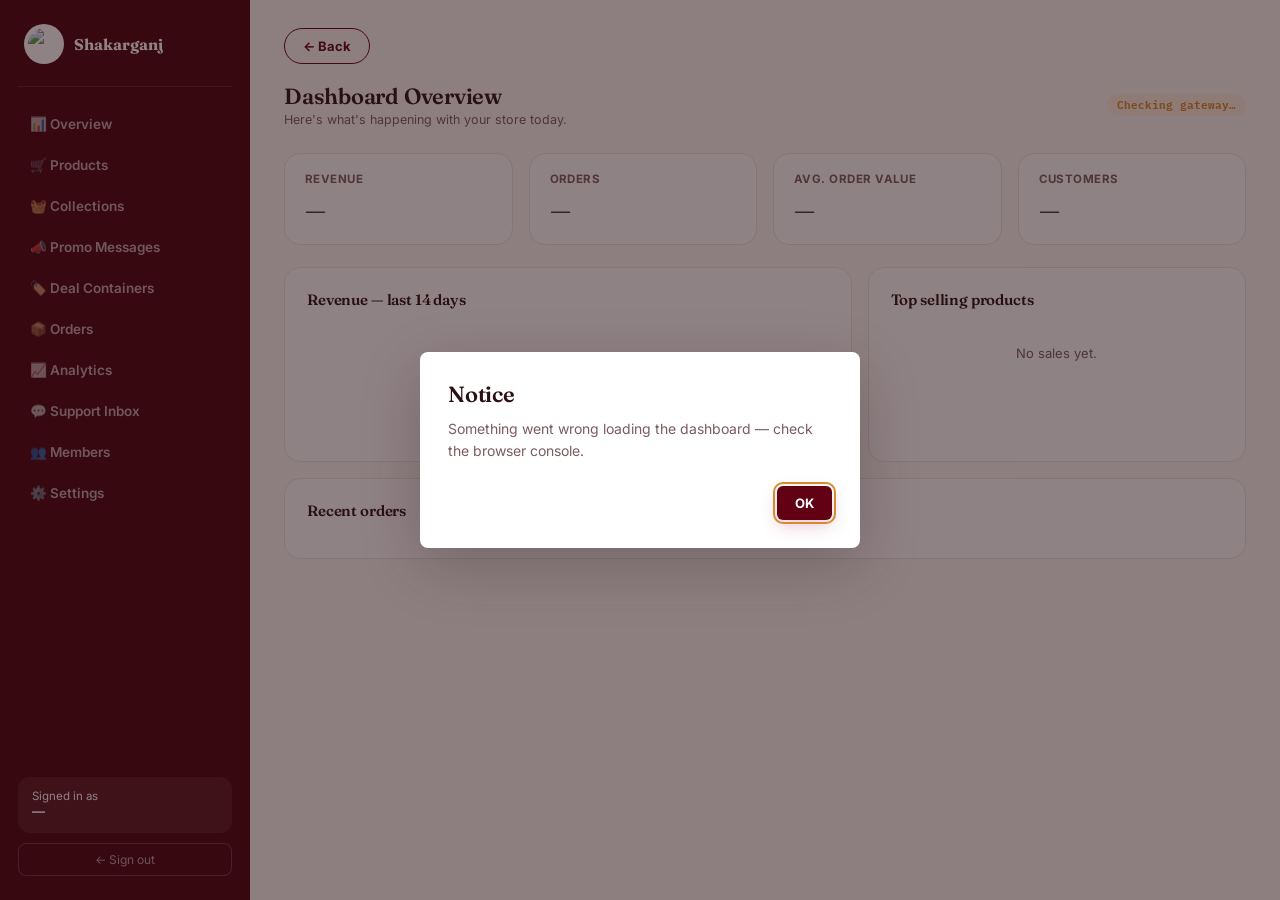
==== commit 77b667c3: "feat: Update styles and scripts for improved UI dialogs and user notifications" ====
--- a/public/admin.html
+++ b/public/admin.html
@@ -5,7 +5,7 @@
 <meta name="viewport" content="width=device-width, initial-scale=1.0">
 <title>Shakarganj Admin</title>
 <link href="https://fonts.googleapis.com/css2?family=Fraunces:opsz,wght@9..144,600;9..144,700&family=Inter:wght@400;500;600;700;800&family=IBM+Plex+Mono:wght@500;600&display=swap" rel="stylesheet">
-<link rel="stylesheet" href="css/style.css?v=3">
+<link rel="stylesheet" href="css/style.css?v=5">
 <script src="https://cdnjs.cloudflare.com/ajax/libs/Chart.js/4.4.1/chart.umd.min.js"></script>
 </head>
 <body class="admin-body">
@@ -16,13 +16,13 @@
     <div class="abrand"><img src="assets/trolley.png" alt="Shakarganj"><b>Shakarganj</b></div>
     <nav class="admin-nav" id="adminNav">
       <a href="#" data-page="overview" onclick="showAdminPage('overview');return false;">📊 Overview</a>
-      <a href="#" data-page="products" onclick="showAdminPage('products');return false;">🛒 Products</a>
-      <a href="#" data-page="collections" data-req="admin,manager" onclick="showAdminPage('collections');return false;">🧺 Collections</a>
-      <a href="#" data-page="promo-messages" data-req="admin,manager" onclick="showAdminPage('promo-messages');return false;">📣 Promo Messages</a>
-      <a href="#" data-page="deals" data-req="admin,manager" onclick="showAdminPage('deals');return false;">🏷️ Deal Containers</a>
-      <a href="#" data-page="orders" onclick="showAdminPage('orders');return false;">📦 Orders</a>
+      <a href="#" data-page="products" onclick="showAdminPage('products');return false;">🛒 Products<span class="admin-alert-dot" data-admin-alert="products" aria-hidden="true" hidden></span></a>
+      <a href="#" data-page="collections" data-req="admin,manager,employee" onclick="showAdminPage('collections');return false;">🧺 Collections</a>
+      <a href="#" data-page="promo-messages" data-req="admin,manager,employee" onclick="showAdminPage('promo-messages');return false;">📣 Promo Messages</a>
+      <a href="#" data-page="deals" data-req="admin,manager,employee" onclick="showAdminPage('deals');return false;">🏷️ Deal Containers<span class="admin-alert-dot" data-admin-alert="deals" aria-hidden="true" hidden></span></a>
+      <a href="#" data-page="orders" onclick="showAdminPage('orders');return false;">📦 Orders<span class="admin-alert-dot" data-admin-alert="orders" aria-hidden="true" hidden></span></a>
       <a href="#" data-page="analytics" data-req="admin,manager" onclick="showAdminPage('analytics');return false;">📈 Analytics</a>
-      <a href="#" data-page="support" onclick="showAdminPage('support');return false;">💬 Support Inbox</a>
+      <a href="#" data-page="support" onclick="showAdminPage('support');return false;">💬 Support Inbox<span class="admin-alert-dot" data-admin-alert="support" aria-hidden="true" hidden></span></a>
       <a href="#" data-page="members" data-req="admin" onclick="showAdminPage('members');return false;">👥 Members</a>
       <a href="#" data-page="settings" data-req="admin" onclick="showAdminPage('settings');return false;">⚙️ Settings</a>
     </nav>
@@ -45,6 +45,7 @@
     <div class="mobile-panel-nav">
       <button class="mobile-menu-toggle" id="mobileAdminNavToggle" type="button" aria-label="Open admin navigation" aria-controls="mobileAdminNav" aria-expanded="false">
         <span></span><span></span><span></span>
+        <span class="mobile-alert-indicator" aria-hidden="true" hidden></span>
       </button>
       <nav class="mobile-panel-menu" id="mobileAdminNav" aria-label="Admin navigation" hidden></nav>
     </div>
@@ -155,7 +156,19 @@
 
     <!-- ORDERS -->
     <div class="admin-page" id="page-orders">
-      <div class="admin-topbar"><div><h1>Orders</h1><div class="sub">Track payments and fulfilment status.</div></div></div>
+      <div class="admin-topbar">
+        <div><h1>Orders</h1><div class="sub">Track payments and fulfilment status.</div></div>
+        <div style="display:flex;gap:8px;flex-wrap:wrap;">
+          <button class="btn small ghost" id="orderHistoryToggle" type="button" aria-expanded="false" onclick="toggleOrderHistory()">View Order History</button>
+          <button class="btn small" type="button" onclick="downloadOrderHistory()">Download Excel</button>
+        </div>
+      </div>
+      <div class="panel" id="orderHistoryPanel" hidden>
+        <div class="table-toolbar"><strong>Complete Order History</strong><span id="orderHistoryCount" style="font-size:12px;color:var(--ink-soft);"></span></div>
+        <div style="overflow-x:auto;">
+          <table class="admin-table" id="orderHistoryTable"></table>
+        </div>
+      </div>
       <div class="panel"><table class="admin-table" id="ordersTable"></table></div>
     </div>
 
@@ -228,7 +241,26 @@
 
 <div class="toast" id="toast"></div>
 
+<div class="modal-mask order-modal-mask" id="orderDetailModal" aria-hidden="true">
+  <div class="modal-box order-detail-modal" role="dialog" aria-modal="true" aria-labelledby="orderDetailTitle">
+    <button type="button" class="close-x" aria-label="Close order details" onclick="closeOrderDetailModal()">×</button>
+    <div class="order-detail-head">
+      <div>
+        <div class="eyebrow">Order overview</div>
+        <h2 id="orderDetailTitle">Order details</h2>
+      </div>
+      <div class="order-detail-actions">
+        <button class="btn small" type="button" onclick="printCurrentOrderReceipt()">Print Receipt</button>
+        <button class="btn small ghost" type="button" onclick="downloadCurrentOrderReceipt()">Download PDF</button>
+      </div>
+    </div>
+    <div id="orderDetailContent" class="order-detail-content"></div>
+  </div>
+</div>
+
+<script src="https://cdnjs.cloudflare.com/ajax/libs/jspdf/2.5.1/jspdf.umd.min.js"></script>
 <script src="js/api.js?v=3"></script>
+<script src="js/ui-dialogs.js?v=1"></script>
 <script src="js/site-settings.js?v=1"></script>
 <script src="js/admin.js?v=3"></script>
 </body>
--- a/public/css/style.css
+++ b/public/css/style.css
@@ -91,6 +91,7 @@
 .icon-btn{ position:relative; display:flex; flex-direction:column; align-items:center; gap:2px; font-size:10.5px; color:var(--ink-soft); font-weight:600; background:none; }
 .icon-btn svg{ stroke:var(--maroon); }
 .icon-btn .settings-symbol{ height:20px; color:var(--maroon); font-size:21px; line-height:20px; }
+.icon-btn.has-admin-alert .settings-symbol::after{ content:''; position:absolute; top:-3px; right:-5px; width:12px; height:12px; border:2px solid var(--white); border-radius:50%; background:#D92D20; box-shadow:0 0 0 2px rgba(217,45,32,.22); }
 .icon-btn .badge{ position:absolute; top:-6px; right:-9px; background:var(--gold); color:var(--white); font-size:10px; font-weight:700; width:17px; height:17px; border-radius:50%; display:flex; align-items:center; justify-content:center; }
 nav.catnav{ background:var(--paper); border-bottom:1px solid var(--line); }
 .catnav-inner{ max-width:1240px; margin:0 auto; padding:0 28px; display:flex; gap:28px; overflow-x:auto; }
@@ -269,6 +270,43 @@
 .modal-box{ background:var(--white); border-radius:22px; max-width:920px; width:100%; max-height:90vh; overflow-y:auto; padding:36px; position:relative; }
 .modal-box .close-x{ position:absolute; top:22px; right:22px; font-size:20px; color:var(--ink-soft); background:none; }
 .modal-box h2{ font-size:24px; margin-bottom:22px; }
+.ui-dialog-mask{ position:fixed; inset:0; z-index:12000; display:flex; align-items:center; justify-content:center; padding:20px; background:rgba(42,16,20,.52); animation:fadeIn .15s ease; }
+.ui-dialog{ width:min(100%, 440px); padding:28px; border-radius:8px; background:var(--white); box-shadow:0 18px 60px rgba(42,16,20,.24); }
+.ui-dialog h2{ font-size:22px; margin-bottom:10px; }
+.ui-dialog p{ color:var(--ink-soft); font-size:14px; line-height:1.6; overflow-wrap:anywhere; }
+.ui-dialog-input{ width:100%; margin-top:18px; padding:11px 12px; border:1.5px solid var(--line); border-radius:6px; font:inherit; }
+.ui-dialog-input:focus{ outline:2px solid var(--gold); outline-offset:2px; }
+.ui-dialog-actions{ display:flex; justify-content:flex-end; gap:10px; margin-top:24px; }
+.ui-dialog-actions .btn{ border-radius:6px; }
+.ui-dialog-actions .btn:hover{ transform:none; }
+.order-detail-modal{ max-width:1100px; }
+.order-detail-head{ display:flex; justify-content:space-between; align-items:center; gap:16px; margin-bottom:24px; }
+.order-detail-actions{ display:flex; gap:10px; flex-wrap:wrap; }
+.order-detail-content{ display:grid; gap:18px; }
+.order-section{ border:1px solid var(--line); border-radius:16px; padding:18px; background:var(--paper); }
+.order-section h3{ font-size:15px; margin:0 0 12px; }
+.order-grid{ display:grid; grid-template-columns:repeat(2, minmax(200px, 1fr)); gap:12px 20px; }
+.order-grid .field{ margin-bottom:0; }
+.order-grid .field label{ font-size:11px; }
+.order-grid .field span{ display:block; min-height:20px; color:var(--ink); font-size:13px; }
+.order-items-table{ width:100%; border-collapse:collapse; margin-top:10px; }
+.order-items-table th, .order-items-table td{ text-align:left; padding:10px 8px; border-bottom:1px solid var(--line); font-size:12.5px; }
+.order-items-table th{ color:var(--ink-soft); font-size:10.5px; text-transform:uppercase; letter-spacing:0.04em; }
+.order-items-table img{ width:40px; height:40px; object-fit:contain; border-radius:8px; background:var(--white); }
+.order-summary-grid{ display:grid; grid-template-columns:1fr 1fr; gap:16px; }
+.order-summary-box{ background:var(--white); border:1px solid var(--line); border-radius:12px; padding:14px; }
+.order-summary-box .line{ display:flex; justify-content:space-between; font-size:12.5px; margin:6px 0; color:var(--ink-soft); }
+.order-summary-box .line.total{ font-weight:800; color:var(--ink); font-size:15px; border-top:1px solid var(--line); padding-top:10px; }
+.status-badge{ display:inline-flex; padding:5px 10px; border-radius:999px; font-size:11px; font-weight:700; }
+.status-badge.confirmed, .status-badge.paid, .status-badge.delivered{ background:#E7F3EC; color:var(--green); }
+.status-badge.processing, .status-badge.pending, .status-badge.cod_pending{ background:#FDF1E0; color:var(--gold); }
+.status-badge.cancelled, .status-badge.failed{ background:#FBEAEA; color:#B3261E; }
+.status-badge.out_for_delivery{ background:#E8F0FF; color:#2854A4; }
+.order-actions-inline{ display:flex; gap:8px; flex-wrap:wrap; margin-top:8px; }
+@media (max-width:700px){
+  .order-grid, .order-summary-grid{ grid-template-columns:1fr; }
+  .order-detail-head{ align-items:flex-start; flex-direction:column; }
+}
 .checkout-grid{ display:grid; grid-template-columns:1fr 1fr; gap:32px; }
 .field{ margin-bottom:14px; }
 .field label{ display:block; font-size:12.5px; font-weight:700; margin-bottom:6px; color:var(--ink-soft); text-transform:uppercase; letter-spacing:0.03em; }
@@ -337,6 +375,9 @@
 .admin-nav a:hover{ background:rgba(255,255,255,0.06); color:var(--white); }
 .admin-nav a.active{ background:var(--white); color:var(--maroon); }
 .admin-nav .locked{ opacity:0.35; pointer-events:none; }
+.admin-nav a[hidden], .mobile-panel-menu a[hidden]{ display:none; }
+.admin-alert-dot{ display:inline-block; flex:0 0 12px; width:12px; height:12px; margin-left:auto; border:2px solid var(--white); border-radius:50%; background:#D92D20; box-shadow:0 0 0 2px rgba(217,45,32,.22); }
+.admin-alert-dot[hidden]{ display:none; }
 .admin-sidebar .role-badge{ margin-top:auto; background:rgba(255,255,255,0.08); border-radius:12px; padding:12px 14px; font-size:11.5px; }
 .admin-sidebar .role-badge b{ display:block; font-size:13px; margin-bottom:2px; }
 .admin-sidebar .logout{ margin-top:10px; text-align:center; font-size:12px; color:rgba(255,255,255,0.6); border:1px solid rgba(255,255,255,0.2); border-radius:8px; padding:8px; cursor:pointer; }
@@ -345,8 +386,10 @@
 .admin-main{ padding:28px 34px; }
 .admin-main .panel{ min-width:0; overflow-x:auto; }
 .mobile-panel-nav{ display:none; }
-.mobile-menu-toggle{ width:44px; height:40px; padding:9px 10px; display:flex; flex-direction:column; justify-content:space-between; background:var(--maroon); border:0; border-radius:8px; cursor:pointer; }
+.mobile-menu-toggle{ position:relative; width:44px; height:40px; padding:9px 10px; display:flex; flex-direction:column; justify-content:space-between; background:var(--maroon); border:0; border-radius:8px; cursor:pointer; }
 .mobile-menu-toggle span{ display:block; width:100%; height:2px; border-radius:2px; background:var(--white); }
+.mobile-menu-toggle .mobile-alert-indicator{ position:absolute; top:-5px; right:-5px; width:14px; height:14px; border:2px solid var(--white); border-radius:50%; background:#D92D20; box-shadow:0 0 0 2px rgba(217,45,32,.22); }
+.mobile-menu-toggle .mobile-alert-indicator[hidden]{ display:none; }
 .mobile-panel-menu{ margin-top:8px; padding:8px; background:var(--maroon-dark); border:1px solid rgba(255,255,255,.12); border-radius:10px; box-shadow:0 10px 24px rgba(0,0,0,.2); max-height:70vh; overflow-y:auto; }
 .mobile-panel-menu[hidden]{ display:none; }
 .mobile-panel-menu a{ display:flex; align-items:center; gap:10px; padding:10px 12px; border-radius:7px; color:rgba(255,255,255,.65); font-size:13px; font-weight:600; }
@@ -419,6 +462,7 @@
   .deal-campaign-content{ padding:34px 28px; }
 }
 @media (max-width:600px){
+  .admin-login-card{ padding:28px 22px; border-radius:16px; }
   .promo-ticker-track,.promo-ticker-group{ gap:10px; }
   .promo-ticker-track span{ padding:8px 6px; font-size:11.5px; }
   .collection-hero{ padding:14px 16px; gap:12px; }
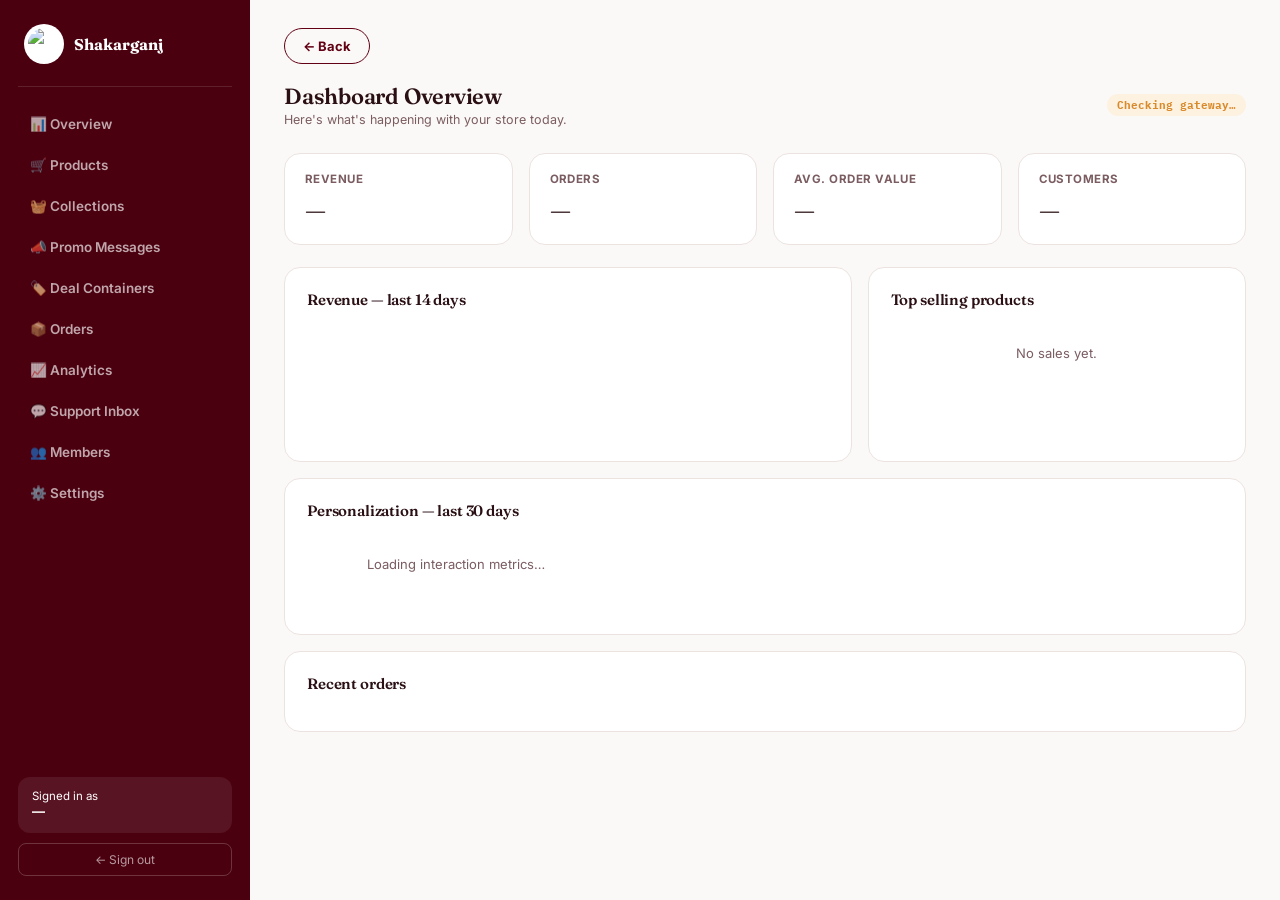
==== commit d55f83c7: "Implement personalized product recommendations and tracking - Added functionality to load personaliz" ====
--- a/public/admin.html
+++ b/public/admin.html
@@ -5,7 +5,7 @@
 <meta name="viewport" content="width=device-width, initial-scale=1.0">
 <title>Shakarganj Admin</title>
 <link href="https://fonts.googleapis.com/css2?family=Fraunces:opsz,wght@9..144,600;9..144,700&family=Inter:wght@400;500;600;700;800&family=IBM+Plex+Mono:wght@500;600&display=swap" rel="stylesheet">
-<link rel="stylesheet" href="css/style.css?v=5">
+<link rel="stylesheet" href="css/style.css?v=10">
 <script src="https://cdnjs.cloudflare.com/ajax/libs/Chart.js/4.4.1/chart.umd.min.js"></script>
 </head>
 <body class="admin-body">
@@ -66,6 +66,11 @@
         <div class="panel"><h3>Revenue — last 14 days</h3><canvas id="overviewChart" height="110"></canvas></div>
         <div class="panel"><h3>Top selling products</h3><div id="topProductsList"><p class="empty-note">No sales yet.</p></div></div>
       </div>
+      <div class="panel" style="margin-bottom:16px;">
+        <h3>Personalization — last 30 days</h3>
+        <div class="recommendation-metrics" id="recommendationMetrics"><p class="empty-note">Loading interaction metrics…</p></div>
+        <div id="recommendationTopProducts" class="empty-note" style="text-align:left;padding-bottom:0;"></div>
+      </div>
       <div class="panel">
         <h3>Recent orders</h3>
         <table class="admin-table" id="recentOrdersTable"></table>
@@ -261,7 +266,7 @@
 <script src="https://cdnjs.cloudflare.com/ajax/libs/jspdf/2.5.1/jspdf.umd.min.js"></script>
 <script src="js/api.js?v=3"></script>
 <script src="js/ui-dialogs.js?v=1"></script>
-<script src="js/site-settings.js?v=1"></script>
-<script src="js/admin.js?v=3"></script>
+<script src="js/site-settings.js?v=5"></script>
+<script src="js/admin.js?v=6"></script>
 </body>
 </html>
--- a/public/css/style.css
+++ b/public/css/style.css
@@ -15,7 +15,7 @@
 }
 *{box-sizing:border-box; margin:0; padding:0;}
 html{scroll-behavior:smooth;}
-body{ font-family:'Inter', sans-serif; color:var(--ink); background:var(--white); -webkit-font-smoothing:antialiased; }
+body{ font-family:'Inter', sans-serif; color:var(--ink); background:var(--white); -webkit-font-smoothing:antialiased; overflow-x:hidden; }
 h1,h2,h3,h4{ font-family:'Fraunces', serif; font-weight:600; letter-spacing:-0.01em; }
 img{ max-width:100%; display:block; }
 button{ font-family:inherit; cursor:pointer; border:none; }
@@ -54,28 +54,103 @@
 
 #splash .trolley-stage{ position:absolute; inset:0; display:flex; align-items:center; justify-content:center; opacity:0; transition:opacity .8s ease; z-index:4; }
 #splash.show-logo .trolley-stage{ opacity:1; }
-#splash .trolley-wrap{ display:flex; flex-direction:column; align-items:center; gap:22px; transform:translateY(6px); }
-#splash .trolley-badge{ width:0; height:0; border-radius:50%; background:transparent; display:flex; align-items:center; justify-content:center; box-shadow:0 8px 26px rgba(98,0,20,0.28); opacity:0; transition:width .6s cubic-bezier(.34,1.2,.4,1) .05s, height .6s cubic-bezier(.34,1.2,.4,1) .05s, opacity .4s ease .05s, padding .6s ease .05s; padding:0; overflow:hidden; }
-#splash.show-logo .trolley-badge{ width:190px; height:190px; opacity:1; padding:3px; }
-#splash .trolley-badge img{ width:100%; height:100%; object-fit:contain; }
-#splash .tagline{ color:var(--maroon); text-align:center; font-family:'Fraunces', serif; font-weight:500; font-size:clamp(17px, 2.6vw, 22px); opacity:0; transform:translateY(8px); transition:opacity .6s ease .25s, transform .6s ease .25s; max-width:280px; }
-#splash.show-logo .tagline{ opacity:1; transform:translateY(0); }
-#splash .tagline .sub{ display:block; margin-top:6px; font-family:'Inter',sans-serif; font-weight:500; font-size:12.5px; color:rgba(98,0,20,0.65); letter-spacing:0.04em; text-transform:uppercase; }
-#splash .splash-actions{ display:flex; gap:12px; margin-top:6px; opacity:0; transform:translateY(10px); transition:opacity .6s ease .4s, transform .6s ease .4s; }
-#splash.show-logo .splash-actions{ opacity:1; transform:translateY(0); }
-#splash .splash-actions .btn{ background:var(--maroon); color:var(--white); box-shadow:0 8px 20px rgba(98,0,20,0.25); }
-#splash .splash-actions .btn:hover{ background:#4a000f; transform:translateY(-2px); }
-#splash .splash-actions .btn.line{ background:transparent; color:var(--maroon); border:1.5px solid var(--maroon); box-shadow:none; }
-#splash .splash-actions .btn.line:hover{ background:rgba(98,0,20,0.08); }
+#splash .splash-store-scene{
+  position:relative;
+  isolation:isolate;
+  width:100%;
+  height:100%;
+  min-height:100%;
+  display:grid;
+  grid-template-columns:minmax(280px,.78fr) minmax(0,1.5fr);
+  grid-template-rows:auto minmax(300px,1fr) auto auto;
+  align-content:stretch;
+  gap:clamp(12px,1.6vw,22px);
+  overflow-y:auto;
+  padding:clamp(18px,3vw,44px) clamp(18px,4vw,64px) 18px;
+  background:#fff9ee;
+}
+#splash .splash-store-scene::before{
+  position:absolute;
+  inset:0;
+  z-index:-2;
+  content:"";
+  background:url('https://images.unsplash.com/photo-1578916171728-46686eac8d58?auto=format&fit=crop&w=2000&q=85') center/cover no-repeat;
+  filter:blur(5px) saturate(.82);
+  opacity:.25;
+}
+#splash .splash-store-scene::after{
+  position:absolute;
+  inset:0;
+  z-index:-1;
+  content:"";
+  background:linear-gradient(110deg,rgba(255,250,240,.97),rgba(255,250,240,.86) 52%,rgba(255,250,240,.77));
+  pointer-events:none;
+}
+#splash .splash-copy{
+  grid-column:1;
+  grid-row:1 / 3;
+  align-self:center;
+  width:100%;
+  max-width:520px;
+  padding:0;
+  color:var(--maroon);
+  opacity:0;
+  transform:translateY(14px);
+  transition:opacity .65s ease .15s, transform .65s ease .15s;
+}
+#splash.show-logo .splash-copy{ opacity:1; transform:translateY(0); }
+#splash .splash-brand{ display:flex; align-items:center; gap:11px; margin-bottom:clamp(30px,6vh,64px); color:var(--maroon); font-family:'Fredoka',sans-serif; font-size:clamp(22px,2.5vw,34px); font-weight:700; line-height:1; }
+#splash .splash-brand img{ width:84px; height:76px; object-fit:contain; }
+#splash .splash-location{ margin-left:auto; padding:8px 12px; border-radius:999px; background:var(--hero-accent, #f3c84b); color:var(--maroon); font-family:'Inter',sans-serif; font-size:10px; font-weight:800; letter-spacing:.08em; white-space:nowrap; }
+#splash .splash-headline{ position:relative; display:flex; flex-direction:column; align-items:flex-start; gap:3px; width:max-content; max-width:100%; padding:12px 20px 15px 14px; transform:rotate(-2deg); color:#fff9ee; background:var(--maroon); clip-path:polygon(2% 8%,98% 0,100% 88%,4% 100%,0 20%); }
+#splash .splash-headline span,#splash .splash-headline strong{ display:block; font-family:'Caveat','Fraunces',cursive; font-size:clamp(34px,4.5vw,64px); font-weight:700; line-height:.92; white-space:nowrap; }
+#splash .splash-headline strong{ color:var(--hero-accent, #ffd747); }
+#splash .splash-copy p{ max-width:420px; margin-top:22px; color:#594148; font-size:clamp(14px,1.25vw,17px); line-height:1.65; }
+#splash .splash-actions{ display:flex; flex-wrap:wrap; gap:11px; margin-top:24px; }
+#splash .splash-actions .btn{ background:var(--maroon); color:var(--white); box-shadow:0 8px 20px rgba(35,4,12,.2); }
+#splash .splash-actions .btn:hover{ background:var(--maroon-dark); transform:translateY(-2px); }
+#splash .splash-actions .btn.line{ background:#fffaf0; color:var(--maroon); border:1px solid var(--maroon-border, rgba(98,0,20,.4)); box-shadow:none; }
+#splash .splash-actions .btn.line:hover{ background:#f8eadb; }
+#splash .splash-products{
+  grid-column:2;
+  grid-row:1 / 3;
+  align-self:center;
+  display:grid;
+  grid-template-columns:repeat(6,minmax(0,1fr));
+  grid-template-rows:repeat(2,minmax(130px,1fr));
+  gap:clamp(8px,1.2vw,16px);
+  width:100%;
+  max-width:900px;
+  min-height:clamp(300px,49vh,510px);
+  margin:0 auto;
+}
+#splash .splash-tile{ position:relative; min-width:0; overflow:hidden; border:3px solid #fff; border-radius:22px; background:#f5ede2; box-shadow:0 10px 24px rgba(73,30,25,.15); }
+#splash .splash-tile img{ width:100%; height:100%; object-fit:cover; transition:transform .45s ease; }
+#splash .splash-tile:hover img{ transform:scale(1.05); }
+#splash .splash-tile::after{ position:absolute; inset:35% 0 0; content:""; background:linear-gradient(transparent,rgba(49,8,20,.78)); }
+#splash .splash-tile span{ position:absolute; z-index:1; right:10px; bottom:12px; left:12px; color:#fff; font-size:clamp(11px,1vw,14px); font-weight:800; letter-spacing:.03em; text-shadow:0 1px 5px rgba(0,0,0,.35); }
+#splash .splash-tile-produce{ grid-column:span 2; grid-row:span 2; }
+#splash .splash-tile-produce span{ font-size:clamp(18px,2vw,26px); }
+#splash .splash-tile-salt{ border-color:#f2c94c; }
+#splash .splash-tile-salt span{ color:#ffe36c; }
+#splash .splash-category-row{ grid-column:1 / -1; display:grid; grid-template-columns:repeat(4,minmax(0,1fr)); gap:10px; }
+#splash .splash-category-row span{ display:flex; align-items:center; justify-content:center; min-height:48px; padding:10px; border-radius:14px; background:var(--maroon); color:#fff; font-size:clamp(11px,1.1vw,14px); font-weight:800; text-align:center; }
+#splash .splash-category-row span:last-child{ background:var(--maroon-dark); }
+#splash .splash-benefits{ grid-column:1 / -1; display:flex; align-items:center; justify-content:space-between; flex-wrap:wrap; gap:10px 18px; color:#5c4245; font-size:11px; font-weight:700; }
+#splash .splash-benefits span::before{ margin-right:6px; color:#31824a; content:"✓"; font-size:13px; font-weight:900; }
+#splash .splash-benefits a{ color:var(--maroon); text-decoration:underline; text-underline-offset:3px; }
 @media (prefers-reduced-motion: reduce){
   #splash .dot{ transition-duration:.01ms !important; }
-  #splash .wordmark, #splash .trolley-stage, #splash .tagline, #splash .splash-actions{ transition-duration:.01ms !important; }
+  #splash .wordmark, #splash .trolley-stage, #splash .splash-copy, #splash .splash-tile img{ transition-duration:.01ms !important; }
 }
 
 /* ============ APP SHELL ============ */
 #app{ display:none; }
 #app.ready{ display:block; animation:fadeIn .5s ease; }
 @keyframes fadeIn{ from{opacity:0;} to{opacity:1;} }
+.hero-banner{ position:relative; padding:0 22px 18px; background:linear-gradient(180deg, rgba(241,221,225,.12), rgba(241,221,225,.02)); }
+.hero-banner-frame{ max-width:1240px; margin:0 auto; border-radius:28px; overflow:hidden; border:1px solid rgba(98,0,20,.12); box-shadow:0 16px 46px rgba(63,12,22,.12); background:#f7efe9; }
+.hero-banner-frame img{ display:block; width:100%; height:auto; }
 .topbar{ background:var(--maroon); color:var(--white); font-size:12.5px; padding:7px 0; text-align:center; }
 header.site-header{ position:sticky; top:0; z-index:500; background:var(--white); border-bottom:1px solid var(--line); }
 header.site-header.has-sticky-promo{ top:34px; }
@@ -105,11 +180,26 @@
 @keyframes promoTickerScroll{ to{ transform:translateX(calc(0px - var(--promo-loop-distance, 50%))); } }
 @media (prefers-reduced-motion: reduce){ .promo-ticker-track{ animation:none; } }
 
-.hero{ max-width:1240px; margin:0 auto; padding:52px 28px 20px; display:grid; grid-template-columns:1.1fr 0.9fr; gap:40px; align-items:center; }
-.hero .eyebrow{ margin-bottom:14px; }
-.hero h1{ font-size:clamp(32px,4.2vw,52px); line-height:1.06; }
-.hero h1 em{ color:var(--maroon); font-style:normal; }
-.hero p{ margin-top:16px; color:var(--ink-soft); font-size:15.5px; max-width:420px; line-height:1.6; }
+.hero{ position:relative; isolation:isolate; max-width:1240px; margin:0 auto; padding:52px 28px 20px; display:grid; grid-template-columns:1.1fr 0.9fr; gap:40px; align-items:center; }
+.hero::before{
+  position:absolute;
+  z-index:-1;
+  inset:0;
+  content:"";
+  width:calc(100% + 30px);
+  margin-left:-15px;
+  border-radius:32px;
+  overflow:hidden;
+  background:
+    radial-gradient(ellipse at 16% 24%, var(--hero-glow, rgba(142, 16, 47, 0.58)) 0%, var(--hero-glow-soft, rgba(142, 16, 47, 0.22)) 24%, transparent 48%),
+    radial-gradient(ellipse at 82% 12%, var(--hero-highlight, rgba(196, 32, 77, 0.24)) 0%, transparent 38%),
+    radial-gradient(ellipse at 88% 96%, var(--hero-glow-soft, rgba(150, 15, 49, 0.2)) 0%, transparent 40%),
+    linear-gradient(120deg, var(--hero-start, #520013) 0%, var(--hero-middle, #41000f) 42%, var(--hero-end, #31000b) 100%);
+  pointer-events:none;
+}
+.hero h1{ color:#fff9f5; font-size:clamp(32px,4.2vw,52px); line-height:1.06; }
+.hero h1 em{ color:var(--hero-accent, #f1bd79); font-style:normal; }
+.hero p{ margin-top:16px; color:rgba(255,255,255,.82); font-size:15.5px; max-width:420px; line-height:1.6; }
 .hero .hero-actions{ display:flex; gap:12px; margin-top:26px; }
 .hero-visual{ position:relative; background:var(--maroon-tint); border-radius:28px; padding:30px; display:grid; grid-template-columns:1fr 1fr; gap:16px; }
 .hero-visual .card{ background:var(--white); border-radius:16px; padding:14px; box-shadow:var(--shadow); }
@@ -142,11 +232,26 @@
 .section-head h2{ font-size:26px; }
 .section-head a{ font-size:13px; font-weight:700; color:var(--maroon); }
 
-.cat-grid{ display:grid; grid-template-columns:repeat(6,1fr); gap:16px; }
-.cat-card{ text-align:center; padding:22px 10px; border-radius:16px; background:var(--paper); border:1px solid var(--line); transition:transform .2s ease, box-shadow .2s ease; }
-.cat-card:hover{ transform:translateY(-4px); box-shadow:var(--shadow); }
-.cat-card .emoji{ font-size:30px; }
-.cat-card .lbl{ font-size:12.5px; font-weight:700; margin-top:10px; }
+.cat-grid{ display:grid; grid-template-columns:repeat(6,minmax(0,1fr)); gap:16px; }
+.cat-card{ display:block; min-width:0; overflow:hidden; text-align:center; padding:16px 10px 14px; border-radius:14px; background:var(--paper); border:1px solid var(--line); transition:transform .2s ease, box-shadow .2s ease; }
+.cat-card:hover{ transform:translateY(-3px); box-shadow:var(--shadow); }
+.cat-card:focus-visible{ outline:3px solid var(--maroon); outline-offset:3px; }
+.cat-art{ height:104px; display:flex; align-items:center; justify-content:center; overflow:hidden; }
+.cat-art img{ display:block; width:100%; height:100%; object-fit:contain; transition:transform .2s ease; }
+.cat-card:hover .cat-art img,.cat-card:focus-visible .cat-art img{ transform:scale(1.05); }
+.cat-fallback-icon{ font-size:36px; line-height:1; }
+.cat-card .lbl{ min-height:2.4em; display:flex; align-items:center; justify-content:center; font-size:12.5px; font-weight:700; line-height:1.2; margin-top:8px; text-align:center; }
+.cat-card.active-cat{ border-color:var(--maroon); box-shadow:0 0 0 2px rgba(98,0,20,.12); }
+.cat-card--all-products{ background:#6B1838; color:#fff; border-color:#6B1838; box-shadow:0 5px 16px rgba(107,24,56,.16); }
+.cat-card--all-products .lbl{ color:#fff; }
+.cat-card--all-products.active-cat{ border-color:#6B1838; box-shadow:0 0 0 2px rgba(107,24,56,.24); }
+.cat-card--bakery{ background:#FCF1E2; }
+.cat-card--beverages{ background:#EDF5F6; }
+.cat-card--dairy-eggs{ background:#F0F6F6; }
+.cat-card--fruits-vegetables{ background:#EDF4E9; }
+.cat-card--household{ background:#F1F5EB; }
+.cat-card--pink-salt{ background:#F8E9EB; }
+.cat-card--rice-atta-pulses{ background:#F7F1E4; }
 
 .product-grid{ display:grid; grid-template-columns:repeat(4,1fr); gap:20px; }
 .p-card{ border:1px solid var(--line); border-radius:var(--radius-card); overflow:hidden; background:var(--white); transition:box-shadow .2s ease, transform .2s ease; position:relative; }
@@ -231,6 +336,10 @@
 .policy-footer{ background:var(--ink); color:rgba(255,255,255,0.6); padding:20px max(28px, calc((100vw - 1184px) / 2)); display:flex; justify-content:space-between; align-items:center; gap:18px; font-size:12px; }
 .policy-footer nav{ display:flex; flex-wrap:wrap; gap:16px; }
 .policy-footer a:hover{ color:var(--white); }
+@media (max-width:768px){
+  .hero-banner{ padding:0 12px 12px; }
+  .hero-banner-frame{ border-radius:20px; }
+}
 @media (max-width:600px){
   .campaign-banner-item{ align-items:flex-start; flex-direction:column; padding:24px 20px; }
   .policy-header{ padding:14px 20px; }
@@ -238,6 +347,8 @@
   .policy-header .btn{ padding:9px 12px; }
   .policy-main{ width:min(100% - 32px, 820px); padding:44px 0 52px; }
   .policy-footer{ align-items:flex-start; flex-direction:column; padding:20px; }
+  .hero-banner{ padding:0 10px 10px; }
+  .hero-banner-frame{ border-radius:16px; }
 }
 
 /* ============ CART DRAWER ============ */
@@ -312,6 +423,14 @@
 .field label{ display:block; font-size:12.5px; font-weight:700; margin-bottom:6px; color:var(--ink-soft); text-transform:uppercase; letter-spacing:0.03em; }
 .field input, .field select, .field textarea{ width:100%; padding:11px 14px; border:1.5px solid var(--line); border-radius:10px; font-size:14px; font-family:inherit; outline:none; }
 .field input:focus, .field select:focus, .field textarea:focus{ border-color:var(--maroon); }
+.image-upload-field.image-upload-valid input[type=file]{ border-color:#218739; }
+.image-upload-field.image-upload-invalid input[type=file]{ border-color:#B3261E; }
+.image-upload-feedback{ display:flex; align-items:center; justify-content:space-between; gap:10px; margin-top:5px; }
+.image-upload-message{ color:var(--ink-soft); font-size:11.5px; }
+.image-upload-valid .image-upload-message{ color:#218739; }
+.image-upload-invalid .image-upload-message{ color:#B3261E; }
+.image-upload-clear{ flex-shrink:0; }
+.image-upload-clear[hidden]{ display:none; }
 .field-row{ display:grid; grid-template-columns:1fr 1fr; gap:12px; }
 .field-error{ color:#B3261E; font-size:11.5px; margin-top:5px; display:none; }
 .pay-options{ display:flex; flex-direction:column; gap:10px; margin-top:6px; }
@@ -406,6 +525,9 @@
 .gw-pill.sandbox{ background:#FDF1E0; color:var(--gold); }
 
 .kpi-grid{ display:grid; grid-template-columns:repeat(4,1fr); gap:16px; margin-bottom:22px; }
+.recommendation-metrics{ display:grid; grid-template-columns:repeat(3,minmax(0,1fr)); gap:12px; }
+.recommendation-metrics .kpi-card{ padding:14px 16px; }
+.recommendation-metrics .kpi-card .val{ font-size:22px; }
 .kpi-card{ background:var(--white); border:1px solid var(--line); border-radius:16px; padding:18px 20px; }
 .kpi-card .lbl{ font-size:11.5px; color:var(--ink-soft); text-transform:uppercase; letter-spacing:0.04em; font-weight:700; }
 .kpi-card .val{ font-family:'Fraunces',serif; font-size:26px; margin-top:8px; }
@@ -445,6 +567,11 @@
 @media (max-width: 980px){
   .header-inner{ flex-wrap:wrap; }
   .searchbar{ order:3; max-width:none; width:100%; }
+  #splash .splash-store-scene{ grid-template-columns:minmax(230px,.82fr) minmax(0,1.18fr); grid-template-rows:auto minmax(280px,1fr) auto auto; padding:24px; }
+  #splash .splash-brand{ margin-bottom:36px; }
+  #splash .splash-headline span,#splash .splash-headline strong{ font-size:clamp(30px,4vw,48px); }
+  #splash .splash-products{ grid-template-rows:repeat(2,minmax(115px,1fr)); min-height:clamp(280px,44vh,410px); }
+  #splash .splash-tile{ border-radius:16px; }
   .hero{ grid-template-columns:1fr; }
   .collection-hero{ grid-template-rows:auto 1fr 1fr auto; }
   .promise-strip{ grid-template-columns:repeat(2,1fr); }
@@ -457,14 +584,52 @@
   .admin-sidebar{ display:none; }
   .mobile-panel-nav{ display:block; position:relative; z-index:5; margin-bottom:14px; }
   .kpi-grid{ grid-template-columns:repeat(2,1fr); }
+  .recommendation-metrics{ grid-template-columns:1fr; }
   .admin-grid2{ grid-template-columns:1fr; }
   #supportPanel{ right:12px; bottom:88px; }
   .deal-campaign-content{ padding:34px 28px; }
 }
+@media (max-width:760px){
+  .hero::before{
+    width:calc(100% + 22px);
+    margin-left:-11px;
+    border-radius:24px;
+    background:
+      radial-gradient(ellipse at 50% 10%, var(--hero-glow, rgba(142, 16, 47, 0.52)) 0%, var(--hero-glow-soft, rgba(142, 16, 47, 0.18)) 24%, transparent 48%),
+      radial-gradient(ellipse at 88% 86%, var(--hero-highlight, rgba(196, 32, 77, 0.18)) 0%, transparent 38%),
+      linear-gradient(160deg, var(--hero-start, #520013) 0%, var(--hero-middle, #41000f) 52%, var(--hero-end, #2c000a) 100%);
+  }
+  #splash .splash-store-scene{ grid-template-columns:minmax(0,1fr); grid-template-rows:auto auto auto auto; gap:16px; padding:22px; }
+  #splash .splash-copy{ grid-column:1; grid-row:auto; max-width:none; }
+  #splash .splash-brand{ margin-bottom:24px; }
+  #splash .splash-products{ grid-column:1; grid-row:auto; grid-template-columns:repeat(3,minmax(0,1fr)); grid-template-rows:none; grid-auto-rows:minmax(120px,23vw); min-height:0; }
+  #splash .splash-tile-produce{ grid-column:span 2; grid-row:span 1; }
+}
 @media (max-width:600px){
+  .cat-grid{ grid-template-columns:repeat(2,minmax(0,1fr)); gap:12px; }
+  .cat-card{ padding:12px 8px; }
+  .cat-art{ height:94px; }
   .admin-login-card{ padding:28px 22px; border-radius:16px; }
   .promo-ticker-track,.promo-ticker-group{ gap:10px; }
   .promo-ticker-track span{ padding:8px 6px; font-size:11.5px; }
+  #splash .splash-store-scene{ display:grid; grid-template-columns:minmax(0,1fr); grid-template-rows:auto auto auto auto; gap:13px; padding:16px; }
+  #splash .splash-brand{ gap:8px; margin-bottom:20px; font-size:22px; }
+  #splash .splash-brand img{ width:64px; height:58px; }
+  #splash .splash-location{ padding:7px 9px; font-size:9px; }
+  #splash .splash-headline{ padding:10px 16px 12px 11px; }
+  #splash .splash-headline span,#splash .splash-headline strong{ font-size:clamp(31px,8vw,46px); }
+  #splash .splash-copy p{ margin-top:16px; font-size:14px; }
+  #splash .splash-actions{ gap:9px; margin-top:17px; }
+  #splash .splash-actions .btn{ padding:11px 17px; font-size:13px; }
+  #splash .splash-products{ grid-auto-rows:minmax(95px,27vw); gap:7px; }
+  #splash .splash-tile{ border-width:2px; border-radius:13px; }
+  #splash .splash-tile span{ right:6px; bottom:8px; left:8px; font-size:10px; }
+  #splash .splash-tile-produce span{ font-size:15px; }
+  #splash .splash-category-row{ grid-template-columns:repeat(2,minmax(0,1fr)); gap:7px; }
+  #splash .splash-category-row span{ min-height:42px; padding:8px; border-radius:11px; font-size:11px; }
+  #splash .splash-benefits{ justify-content:center; gap:8px 14px; font-size:10px; }
+  #splash .splash-benefits span:last-of-type{ display:none; }
+  #splash .splash-benefits a{ width:100%; text-align:center; }
   .collection-hero{ padding:14px 16px; gap:12px; }
   .collection-hero-title{ font-size:18px; }
   .collection-hero .card{ padding:10px; }
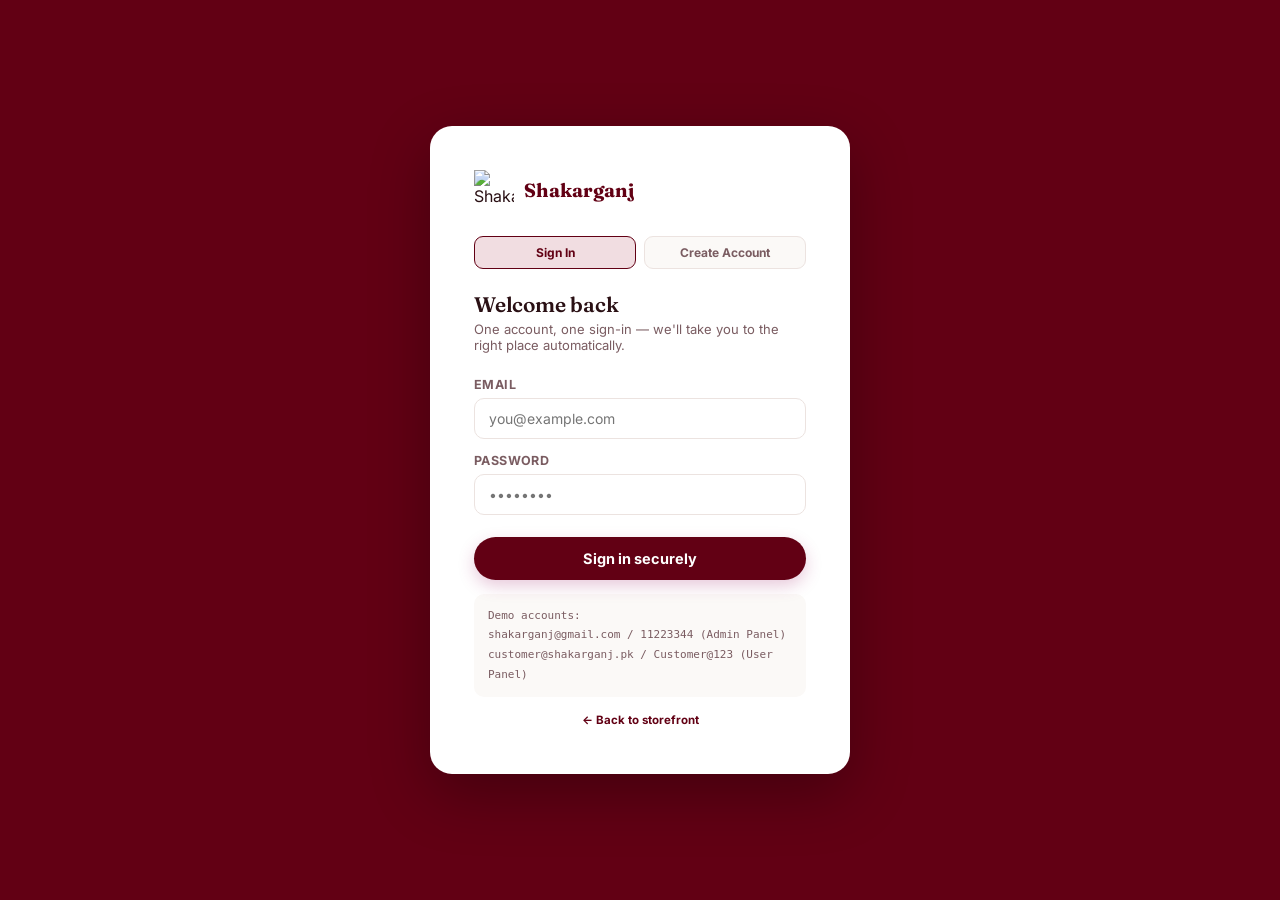
==== commit d491b039: "Refactor category handling and improve image upload validation - Removed the category picker section" ====
--- a/public/admin.html
+++ b/public/admin.html
@@ -99,15 +99,16 @@
           <div class="field"><label>Product name</label><input type="text" id="npName" placeholder="e.g. Basmati Rice 5kg"></div>
           <div class="field"><label>Measurement Unit (Optional)</label><input type="text" id="npUnit" maxlength="40" placeholder="e.g. kg, dozen, L"></div>
           <div class="field"><label>Category</label>
-            <select id="npCat"><option>Fruits &amp; Vegetables</option><option>Dairy &amp; Eggs</option><option>Bakery</option><option>Rice, Atta &amp; Pulses</option><option>Beverages</option><option>Household</option><option>Meat &amp; Poultry</option></select>
+            <select id="npCat"><option>Fruits &amp; Vegetables</option><option>Dairy &amp; Eggs</option><option>Bakery</option><option>Rice, Atta &amp; Pulses</option><option>Beverages</option><option>Household</option><option>Meat &amp; Poultry</option><option>Pink Salt</option></select>
           </div>
           <div class="field"><label>Price (Rs.)</label><input type="number" id="npPrice" placeholder="450"></div>
           <div class="field"><label>Sale Price (optional)</label><input type="number" id="npSalePrice" min="0" step="0.01" placeholder="e.g. 399"></div>
           <div class="field"><label>Fresh Tag / Eyebrow (optional)</label><input type="text" id="npTag" maxlength="40" placeholder="e.g. Fresh, New, Bestseller"></div>
           <div class="field"><label>Stock quantity</label><input type="number" id="npStock" placeholder="100"></div>
-          <div class="field full"><label>Image URL</label><input type="text" id="npImg" placeholder="https://..."></div>
+          <div class="field full"><label>Image URL (direct image link)</label><input type="text" id="npImg" placeholder="Direct .jpg, .png, or .webp image URL"></div>
+          <div class="field full image-upload-field"><label for="npImageFile">Upload image (optional; overrides URL)</label><input type="file" id="npImageFile" accept="image/png,image/jpeg,image/webp" aria-describedby="npImageFileFeedback"><div class="image-upload-feedback"><span id="npImageFileFeedback" class="image-upload-message" aria-live="polite">PNG, JPG, or WebP; smaller than 50 KB.</span><button type="button" class="btn ghost small image-upload-clear" data-clear-image="npImageFile" hidden>Clear selection</button></div></div>
           <div class="field full" style="display:flex; gap:10px;">
-            <button class="btn" onclick="addProduct()">Save Product</button>
+            <button class="btn" id="npSaveProduct" onclick="addProduct()">Save Product</button>
             <button class="btn ghost" onclick="closeAddProduct()">Cancel</button>
           </div>
         </div>
@@ -118,15 +119,16 @@
           <div class="field"><label>Product name</label><input type="text" id="epName" placeholder="e.g. Basmati Rice 5kg"></div>
           <div class="field"><label>Measurement Unit (Optional)</label><input type="text" id="epUnit" maxlength="40" placeholder="e.g. kg, dozen, L"></div>
           <div class="field"><label>Category</label>
-            <select id="epCat"><option>Fruits &amp; Vegetables</option><option>Dairy &amp; Eggs</option><option>Bakery</option><option>Rice, Atta &amp; Pulses</option><option>Beverages</option><option>Household</option><option>Meat &amp; Poultry</option></select>
+            <select id="epCat"><option>Fruits &amp; Vegetables</option><option>Dairy &amp; Eggs</option><option>Bakery</option><option>Rice, Atta &amp; Pulses</option><option>Beverages</option><option>Household</option><option>Meat &amp; Poultry</option><option>Pink Salt</option></select>
           </div>
           <div class="field"><label>Price (Rs.)</label><input type="number" id="epPrice" placeholder="450"></div>
           <div class="field"><label>Sale Price (optional)</label><input type="number" id="epSalePrice" min="0" step="0.01" placeholder="e.g. 399"></div>
           <div class="field"><label>Fresh Tag / Eyebrow (optional)</label><input type="text" id="epTag" maxlength="40" placeholder="e.g. Fresh, New, Bestseller"></div>
           <div class="field"><label>Stock quantity</label><input type="number" id="epStock" placeholder="100"></div>
-          <div class="field full"><label>Image URL</label><input type="text" id="epImg" placeholder="https://..."></div>
+          <div class="field full"><label>Image URL (direct image link)</label><input type="text" id="epImg" placeholder="Direct .jpg, .png, or .webp image URL"></div>
+          <div class="field full image-upload-field"><label for="epImageFile">Upload replacement image (optional; overrides URL)</label><input type="file" id="epImageFile" accept="image/png,image/jpeg,image/webp" aria-describedby="epImageFileFeedback"><div class="image-upload-feedback"><span id="epImageFileFeedback" class="image-upload-message" aria-live="polite">PNG, JPG, or WebP; smaller than 50 KB. Leave empty to keep the current image.</span><button type="button" class="btn ghost small image-upload-clear" data-clear-image="epImageFile" hidden>Clear selection</button></div></div>
           <div class="field full" style="display:flex; gap:10px;">
-            <button class="btn" onclick="saveEditProduct()">Save Changes</button>
+            <button class="btn" id="epSaveProduct" onclick="saveEditProduct()">Save Changes</button>
             <button class="btn ghost" onclick="closeEditProduct()">Cancel</button>
           </div>
         </div>
@@ -147,8 +149,9 @@
           <div class="field"><label for="collectionNewProductSalePrice">Sale price (optional)</label><input id="collectionNewProductSalePrice" type="number" min="0" step="0.01" placeholder="999"></div>
           <div class="field"><label for="collectionNewProductTag">Product tag (optional)</label><input id="collectionNewProductTag" maxlength="40" placeholder="Pink Salt"></div>
           <div class="field"><label for="collectionNewProductStock">Stock quantity</label><input id="collectionNewProductStock" type="number" min="0" value="0"></div>
-          <div class="field full"><label for="collectionNewProductImage">Image URL</label><input id="collectionNewProductImage" type="url" placeholder="https://..."></div>
-          <div class="field full"><button class="btn" onclick="createCollectionProduct()">Create and add to collection</button></div>
+          <div class="field full"><label for="collectionNewProductImage">Image URL (direct image link)</label><input id="collectionNewProductImage" type="url" placeholder="Direct .jpg, .png, or .webp image URL"></div>
+          <div class="field full image-upload-field"><label for="collectionNewProductImageFile">Upload image (optional; overrides URL)</label><input type="file" id="collectionNewProductImageFile" accept="image/png,image/jpeg,image/webp" aria-describedby="collectionNewProductImageFileFeedback"><div class="image-upload-feedback"><span id="collectionNewProductImageFileFeedback" class="image-upload-message" aria-live="polite">PNG, JPG, or WebP; smaller than 50 KB.</span><button type="button" class="btn ghost small image-upload-clear" data-clear-image="collectionNewProductImageFile" hidden>Clear selection</button></div></div>
+          <div class="field full"><button class="btn" id="collectionSaveProduct" onclick="createCollectionProduct()">Create and add to collection</button></div>
         </div>
         <table class="admin-table"><thead><tr><th>Product</th><th>Category</th><th>Price</th><th>Action</th></tr></thead><tbody id="collectionProductsTbody"></tbody></table>
       </div>
@@ -267,6 +270,7 @@
 <script src="js/api.js?v=3"></script>
 <script src="js/ui-dialogs.js?v=1"></script>
 <script src="js/site-settings.js?v=5"></script>
-<script src="js/admin.js?v=6"></script>
+<script src="js/category-assets.js?v=2"></script>
+<script src="js/admin.js?v=8"></script>
 </body>
 </html>
